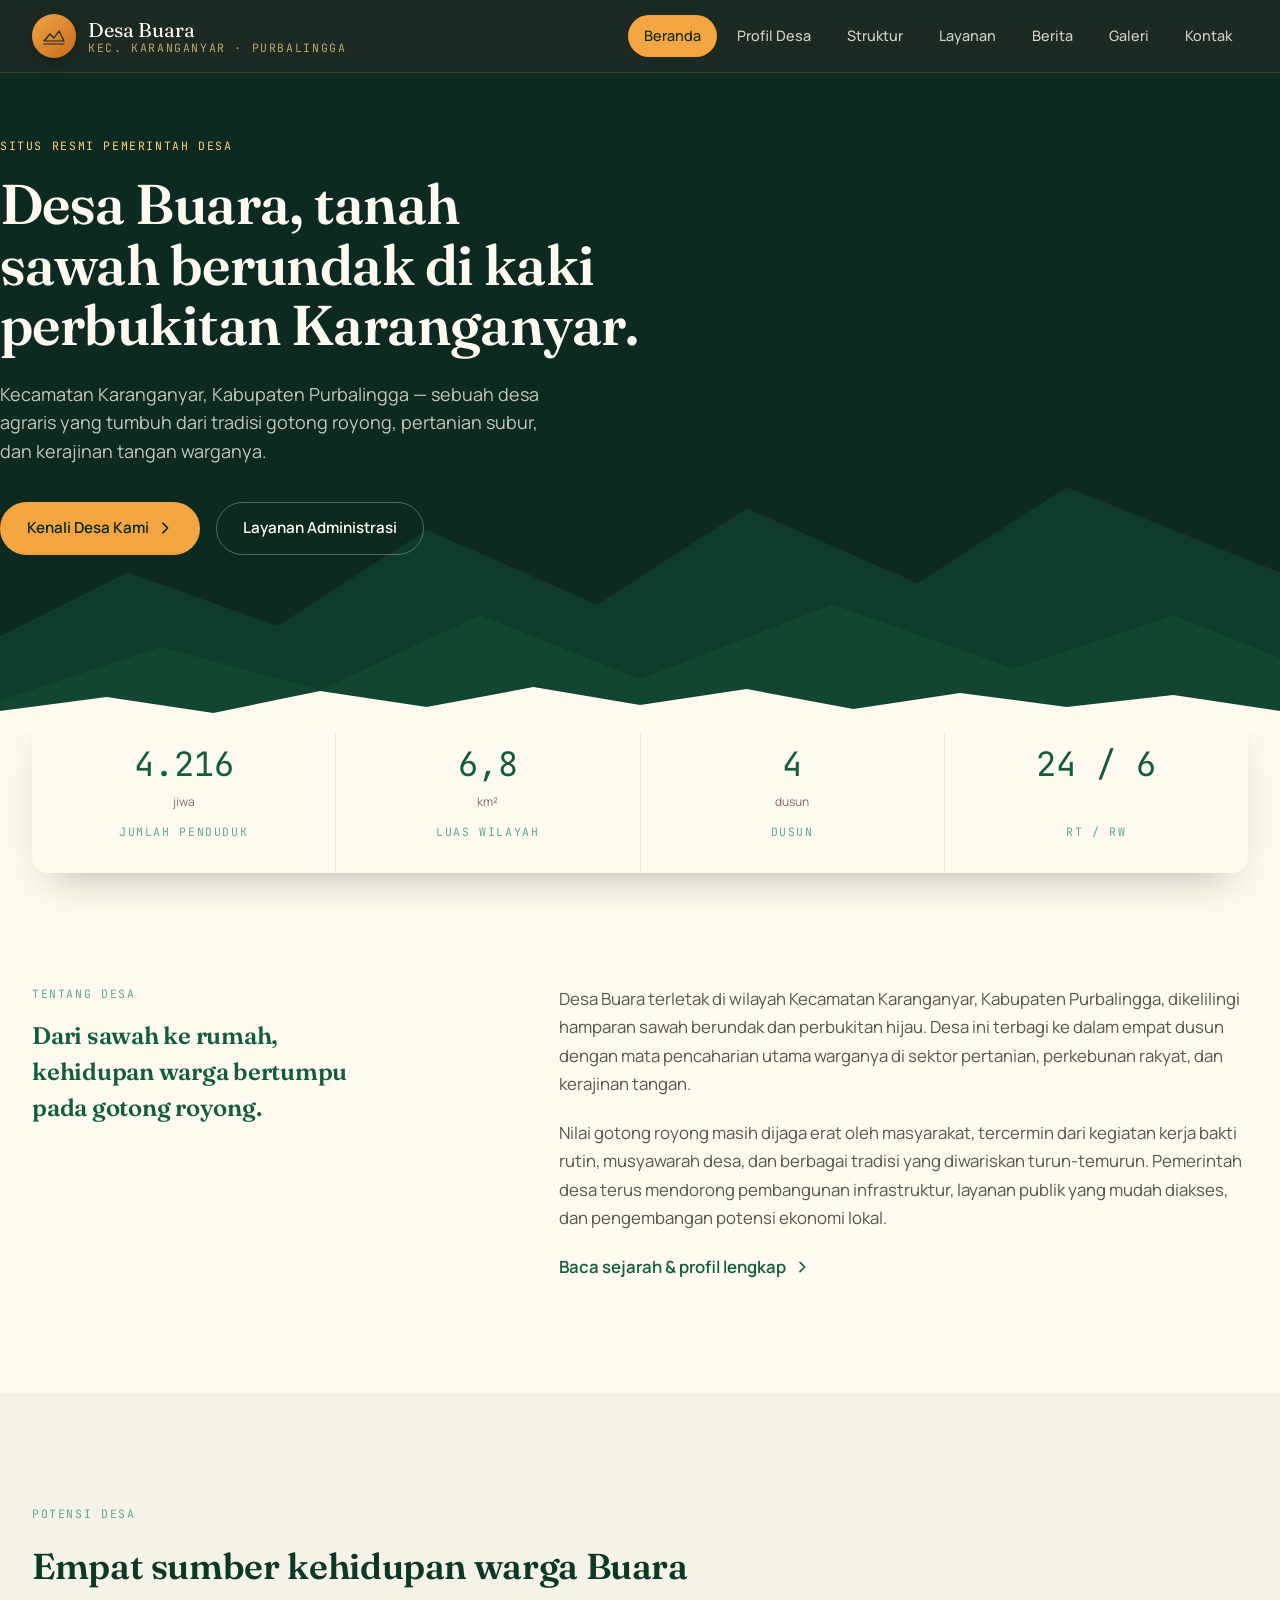
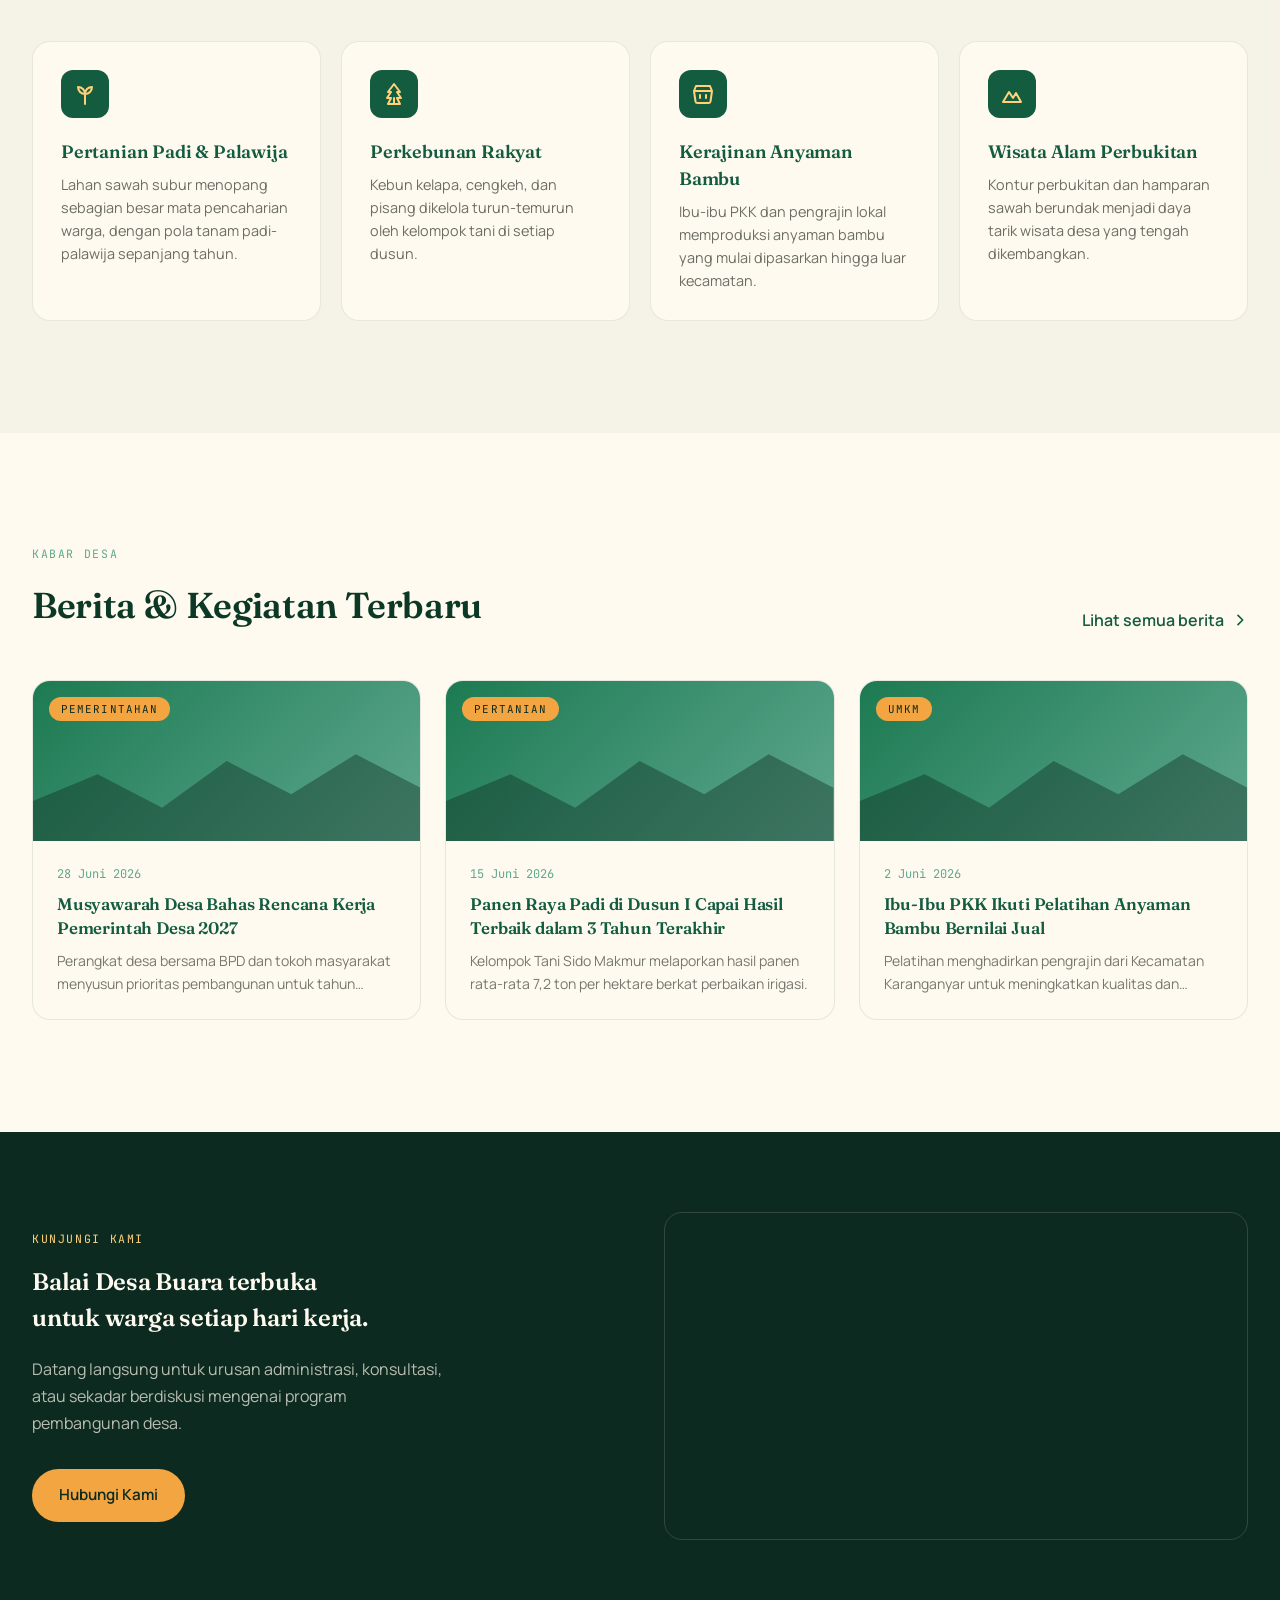
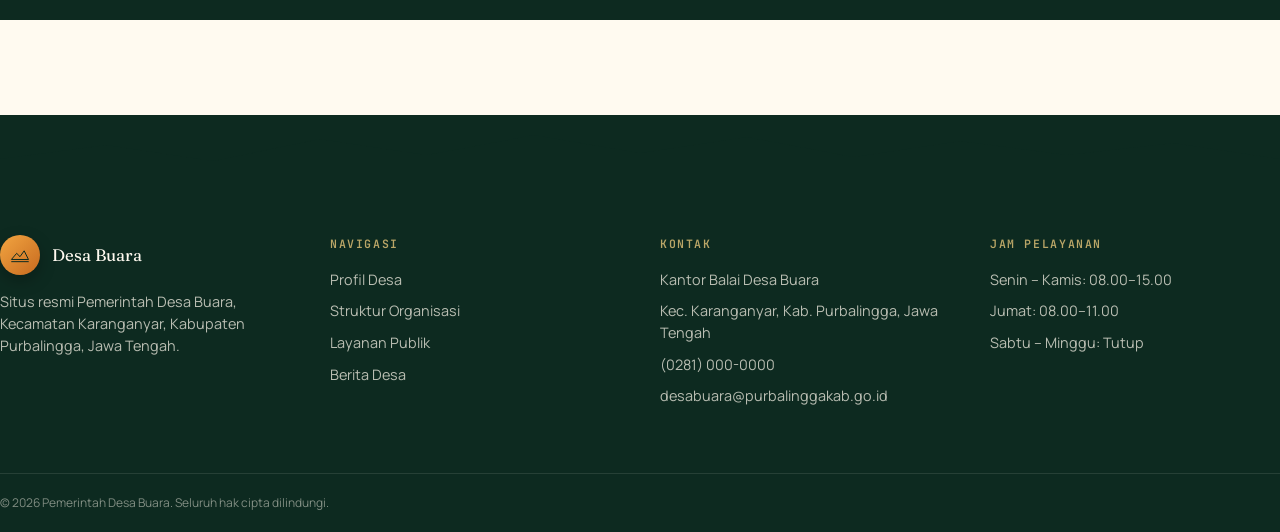
==== beranda/index.html @ 1273d696 "lagi" ====
<!DOCTYPE html>
<html lang="id">
<head>
<meta charset="UTF-8">
<meta name="viewport" content="width=device-width, initial-scale=1.0">
<title>Desa Buara — Kecamatan Karanganyar, Purbalingga</title>
<meta name="description" content="Situs resmi profil Desa Buara, Kecamatan Karanganyar, Kabupaten Purbalingga: profil, layanan publik, berita, dan potensi desa.">
<link rel="stylesheet" href="../assets/css/style.css">
</head>
<body data-page="home" class="is-entering">
<div class="page-loader" data-page-loader>
    <span class="page-loader-mark"><svg viewBox="0 0 48 48" fill="none" stroke="currentColor" stroke-width="2.6" stroke-linecap="round" stroke-linejoin="round"><path d="M4 34 L16 20 L24 28 L34 14 L44 34 Z"/><path d="M4 40 L44 40"/></svg></span>
    <span class="page-loader-bar"><span></span></span>
    <span class="page-loader-label">Memuat Desa Buara</span>
</div>
<a href="#konten" class="skip-link">Lompat ke konten</a>

<header class="navbar">
    <div class="wrap">
        <div class="nav-row">
            <a href="../beranda/index.html" class="brand">
                <span class="brand-badge">
                    <svg viewBox="0 0 48 48" fill="none" stroke="currentColor" stroke-width="2.4" stroke-linecap="round" stroke-linejoin="round"><path d="M4 34 L16 20 L24 28 L34 14 L44 34 Z"/><path d="M4 40 L44 40"/></svg>
                </span>
                <span class="brand-text">
                    <span class="name">Desa Buara</span>
                    <span class="eyebrow">Kec. Karanganyar · Purbalingga</span>
                </span>
            </a>
            <nav class="nav-links">
                <a href="../beranda/index.html" data-nav-link="home">Beranda</a>
                <a href="../profil/index.html" data-nav-link="profil">Profil Desa</a>
                <a href="../struktur/index.html" data-nav-link="struktur">Struktur</a>
                <a href="../layanan/index.html" data-nav-link="layanan">Layanan</a>
                <a href="../berita/index.html" data-nav-link="berita">Berita</a>
                <a href="../galeri/index.html" data-nav-link="galeri">Galeri</a>
                <a href="../kontak/index.html" data-nav-link="kontak">Kontak</a>
            </nav>
            <button class="nav-toggle" data-nav-toggle aria-label="Buka menu navigasi" aria-expanded="false">
                <svg class="icon-open" viewBox="0 0 24 24" fill="none" stroke="currentColor" stroke-width="2"><path stroke-linecap="round" stroke-linejoin="round" d="M4 6h16M4 12h16M4 18h16"/></svg>
                <svg class="icon-close" viewBox="0 0 24 24" fill="none" stroke="currentColor" stroke-width="2"><path stroke-linecap="round" stroke-linejoin="round" d="M6 18L18 6M6 6l12 12"/></svg>
            </button>
        </div>
        <nav class="nav-mobile" data-nav-mobile>
            <a href="../beranda/index.html" data-nav-link="home">Beranda</a>
            <a href="../profil/index.html" data-nav-link="profil">Profil Desa</a>
            <a href="../struktur/index.html" data-nav-link="struktur">Struktur</a>
            <a href="../layanan/index.html" data-nav-link="layanan">Layanan</a>
            <a href="../berita/index.html" data-nav-link="berita">Berita</a>
            <a href="../galeri/index.html" data-nav-link="galeri">Galeri</a>
            <a href="../kontak/index.html" data-nav-link="kontak">Kontak</a>
        </nav>
    </div>
</header>

<main id="konten">

    <section class="hero">
        <div class="hero-bg">
            <svg viewBox="0 0 1200 800" preserveAspectRatio="xMidYMid slice">
                <path class="layer-1" d="M0 620 L120 560 L260 610 L400 520 L560 590 L700 500 L860 570 L1000 480 L1200 560 L1200 800 L0 800 Z" fill="#145c40"/>
                <path class="layer-2" d="M0 680 L150 630 L300 670 L450 600 L600 660 L780 590 L950 650 L1100 600 L1200 640 L1200 800 L0 800 Z" fill="#1c7a52"/>
                <path class="layer-3" d="M0 740 L200 710 L380 745 L560 700 L740 740 L920 700 L1100 730 L1200 715 L1200 800 L0 800 Z" fill="#239463"/>
            </svg>
        </div>
        <div class="wrap hero-inner">
            <p class="eyebrow" data-intro="1" style="color: var(--gold-300)">Situs Resmi Pemerintah Desa</p>
            <h1 class="text-balance" data-intro="2">Desa Buara, tanah sawah berundak di kaki perbukitan Karanganyar.</h1>
            <p class="lead" data-intro="3">Kecamatan Karanganyar, Kabupaten Purbalingga — sebuah desa agraris yang tumbuh dari tradisi gotong royong, pertanian subur, dan kerajinan tangan warganya.</p>
            <div class="btn-row" data-intro="4">
                <a href="../profil/index.html" class="btn btn-gold">
                    Kenali Desa Kami
                    <svg viewBox="0 0 24 24" fill="none" stroke="currentColor" stroke-width="2.5"><path stroke-linecap="round" stroke-linejoin="round" d="M9 5l7 7-7 7"/></svg>
                </a>
                <a href="../layanan/index.html" class="btn btn-outline">Layanan Administrasi</a>
            </div>
        </div>
        <div class="terrace-divider">
            <svg viewBox="0 0 1200 64" preserveAspectRatio="none"><path d="M0 44 L100 30 L200 46 L300 24 L400 40 L500 20 L600 38 L700 22 L800 42 L900 26 L1000 40 L1100 28 L1200 44 L1200 64 L0 64 Z" fill="#fffaf0"/></svg>
        </div>
    </section>

    <section class="stats-band">
        <div class="wrap">
            <div class="stats-grid" data-stats-grid></div>
        </div>
    </section>

    <section class="section">
        <div class="wrap two-col">
            <div class="col-lead">
                <p class="eyebrow" style="color: var(--sage-500)">Tentang Desa</p>
                <h2 style="color: var(--forest-800); margin-top:16px;" class="text-balance">Dari sawah ke rumah, kehidupan warga bertumpu pada gotong royong.</h2>
            </div>
            <div class="col-body" style="display:flex; flex-direction:column; gap:20px; color: rgba(27,32,24,.75); line-height:1.7; font-size:1.05rem;">
                <p>Desa Buara terletak di wilayah Kecamatan Karanganyar, Kabupaten Purbalingga, dikelilingi hamparan sawah berundak dan perbukitan hijau. Desa ini terbagi ke dalam empat dusun dengan mata pencaharian utama warganya di sektor pertanian, perkebunan rakyat, dan kerajinan tangan.</p>
                <p>Nilai gotong royong masih dijaga erat oleh masyarakat, tercermin dari kegiatan kerja bakti rutin, musyawarah desa, dan berbagai tradisi yang diwariskan turun-temurun. Pemerintah desa terus mendorong pembangunan infrastruktur, layanan publik yang mudah diakses, dan pengembangan potensi ekonomi lokal.</p>
                <a href="../profil/index.html" class="link-more">
                    Baca sejarah &amp; profil lengkap
                    <svg viewBox="0 0 24 24" fill="none" stroke="currentColor" stroke-width="2.5"><path stroke-linecap="round" stroke-linejoin="round" d="M9 5l7 7-7 7"/></svg>
                </a>
            </div>
        </div>
    </section>

    <section class="section section-tint">
        <div class="wrap">
            <div class="section-head">
                <div><p class="eyebrow">Potensi Desa</p><h2>Empat sumber kehidupan warga Buara</h2></div>
            </div>
            <div class="grid-4">
                <div class="potensi-card">
                    <span class="potensi-icon"><svg viewBox="0 0 24 24" fill="none" stroke="currentColor" stroke-width="2"><path stroke-linecap="round" stroke-linejoin="round" d="M12 22V12M12 12C12 8 9 5 5 5c0 4 3 7 7 7Zm0 0c0-4 3-7 7-7 0 4-3 7-7 7Z"/></svg></span>
                    <h3>Pertanian Padi &amp; Palawija</h3>
                    <p>Lahan sawah subur menopang sebagian besar mata pencaharian warga, dengan pola tanam padi-palawija sepanjang tahun.</p>
                </div>
                <div class="potensi-card">
                    <span class="potensi-icon"><svg viewBox="0 0 24 24" fill="none" stroke="currentColor" stroke-width="2"><path stroke-linecap="round" stroke-linejoin="round" d="M12 2 6 10h3l-4 6h4l-3 6h12l-3-6h4l-4-6h3L12 2Zm0 20v-6"/></svg></span>
                    <h3>Perkebunan Rakyat</h3>
                    <p>Kebun kelapa, cengkeh, dan pisang dikelola turun-temurun oleh kelompok tani di setiap dusun.</p>
                </div>
                <div class="potensi-card">
                    <span class="potensi-icon"><svg viewBox="0 0 24 24" fill="none" stroke="currentColor" stroke-width="2"><path stroke-linecap="round" stroke-linejoin="round" d="m3 9 2-5h14l2 5M3 9h18M3 9l1.5 10.5A2 2 0 0 0 6.5 21h11a2 2 0 0 0 2-1.5L21 9M9 13v3m6-3v3"/></svg></span>
                    <h3>Kerajinan Anyaman Bambu</h3>
                    <p>Ibu-ibu PKK dan pengrajin lokal memproduksi anyaman bambu yang mulai dipasarkan hingga luar kecamatan.</p>
                </div>
                <div class="potensi-card">
                    <span class="potensi-icon"><svg viewBox="0 0 24 24" fill="none" stroke="currentColor" stroke-width="2"><path stroke-linecap="round" stroke-linejoin="round" d="m3 20 6-10 4 6 3-5 5 9H3Z"/></svg></span>
                    <h3>Wisata Alam Perbukitan</h3>
                    <p>Kontur perbukitan dan hamparan sawah berundak menjadi daya tarik wisata desa yang tengah dikembangkan.</p>
                </div>
            </div>
        </div>
    </section>

    <section class="section">
        <div class="wrap">
            <div class="section-head">
                <div><p class="eyebrow">Kabar Desa</p><h2>Berita &amp; Kegiatan Terbaru</h2></div>
                <a href="../berita/index.html" class="link-more">
                    Lihat semua berita
                    <svg viewBox="0 0 24 24" fill="none" stroke="currentColor" stroke-width="2.5"><path stroke-linecap="round" stroke-linejoin="round" d="M9 5l7 7-7 7"/></svg>
                </a>
            </div>
            <div class="grid-3" data-berita-home></div>
        </div>
    </section>

    <section class="section-dark">
        <div class="wrap cta-grid cta-pad">
            <div>
                <p class="eyebrow" style="color: var(--gold-300)">Kunjungi Kami</p>
                <h2 class="text-balance" style="margin-top:16px;">Balai Desa Buara terbuka untuk warga setiap hari kerja.</h2>
                <p style="margin-top:20px; max-width:420px; color: rgba(243,239,227,.75); line-height:1.7;">Datang langsung untuk urusan administrasi, konsultasi, atau sekadar berdiskusi mengenai program pembangunan desa.</p>
                <a href="../kontak/index.html" class="btn btn-gold" style="margin-top:32px;">Hubungi Kami</a>
            </div>
            <div class="map-frame">
                <iframe title="Peta Lokasi Desa Buara" src="https://www.google.com/maps?q=Buara,+Karanganyar,+Purbalingga&output=embed" loading="lazy" referrerpolicy="no-referrer-when-downgrade"></iframe>
            </div>
        </div>
    </section>

</main>

<footer class="footer">
    <div class="terrace-divider" style="margin-top:-1px;">
        <svg viewBox="0 0 1200 64" preserveAspectRatio="none"><path d="M0 44 L100 30 L200 46 L300 24 L400 40 L500 20 L600 38 L700 22 L800 42 L900 26 L1000 40 L1100 28 L1200 44 L1200 64 L0 64 Z" fill="#0d2a20"/></svg>
    </div>
    <div class="wrap footer-grid">
        <div>
            <div class="footer-brand">
                <span class="brand-badge"><svg viewBox="0 0 48 48" fill="none" stroke="currentColor" stroke-width="2.4" stroke-linecap="round" stroke-linejoin="round"><path d="M4 34 L16 20 L24 28 L34 14 L44 34 Z"/><path d="M4 40 L44 40"/></svg></span>
                <span class="name">Desa Buara</span>
            </div>
            <p>Situs resmi Pemerintah Desa Buara, Kecamatan Karanganyar, Kabupaten Purbalingga, Jawa Tengah.</p>
        </div>
        <div>
            <h4 class="eyebrow">Navigasi</h4>
            <ul>
                <li><a href="../profil/index.html">Profil Desa</a></li>
                <li><a href="../struktur/index.html">Struktur Organisasi</a></li>
                <li><a href="../layanan/index.html">Layanan Publik</a></li>
                <li><a href="../berita/index.html">Berita Desa</a></li>
            </ul>
        </div>
        <div>
            <h4 class="eyebrow">Kontak</h4>
            <ul>
                <li>Kantor Balai Desa Buara</li>
                <li>Kec. Karanganyar, Kab. Purbalingga, Jawa Tengah</li>
                <li>(0281) 000-0000</li>
                <li>desabuara@purbalinggakab.go.id</li>
            </ul>
        </div>
        <div>
            <h4 class="eyebrow">Jam Pelayanan</h4>
            <ul>
                <li>Senin – Kamis: 08.00–15.00</li>
                <li>Jumat: 08.00–11.00</li>
                <li>Sabtu – Minggu: Tutup</li>
            </ul>
        </div>
    </div>
    <div class="wrap footer-bottom">
        <p>&copy; 2026 Pemerintah Desa Buara. Seluruh hak cipta dilindungi.</p>
    </div>
</footer>

<script src="../assets/js/default-data.js"></script>
<script src="../assets/js/store.js"></script>
<script src="../assets/js/main.js"></script>
<script src="../assets/js/experience.js"></script>
</body>
</html>
---- assets/css/style.css ----
@import url('https://fonts.googleapis.com/css2?family=Fraunces:ital,opsz,wght@0,9..144,400;0,9..144,500;0,9..144,600;0,9..144,700;0,9..144,900;1,9..144,500;1,9..144,600&family=Manrope:wght@400;500;600;700;800&family=JetBrains+Mono:wght@400;500&display=swap');

/* ---------------------------------------------------------
   Desa Buara — palette terinspirasi sawah berundak & senja
   (versi lebih hidup: hijau zamrud pekat + jingga madu senja)
--------------------------------------------------------- */
:root {
    --forest-950: #0d2a20;
    --forest-900: #0c3826;
    --forest-800: #145c40;
    --forest-700: #1c7a52;
    --forest-600: #239463;
    --sage-500: #5fa88f;
    --sage-400: #8bc4ad;
    --gold-600: #c76a1f;
    --gold-500: #f2a541;
    --gold-300: #ffd27a;
    --soil-700: #5c3018;
    --soil-500: #8a4a24;
    --rice-100: #fbf3e4;
    --rice-50: #fffaf0;
    --ink-900: #1c2321;

    --font-display: "Fraunces", ui-serif, Georgia, serif;
    --font-body: "Manrope", ui-sans-serif, system-ui, sans-serif;
    --font-mono: "JetBrains Mono", ui-monospace, monospace;

    --max-w: 1280px;
}

* { box-sizing: border-box; }
html { scroll-behavior: smooth; }
body {
    margin: 0;
    font-family: var(--font-body);
    background: var(--rice-50);
    color: var(--ink-900);
    line-height: 1.5;
    -webkit-font-smoothing: antialiased;
    transition: opacity .45s cubic-bezier(.22,.61,.36,1), transform .5s cubic-bezier(.22,.61,.36,1);
}
body.is-entering { opacity: 0; transform: translateY(18px); }
body.is-leaving { opacity: 0; transform: translateY(-10px) scale(.99); }
@media (prefers-reduced-motion: reduce) {
    body, body.is-entering, body.is-leaving { transition: none !important; transform: none !important; opacity: 1 !important; }
}
img { max-width: 100%; display: block; }
a { color: inherit; text-decoration: none; }
ul { margin: 0; padding: 0; list-style: none; }
button { font: inherit; cursor: pointer; }
h1, h2, h3, h4 { font-family: var(--font-display); margin: 0; font-weight: 600; letter-spacing: -0.01em; }
p { margin: 0; }

:focus-visible { outline: 2px solid var(--gold-500); outline-offset: 3px; }

.sr-only {
    position: absolute; width: 1px; height: 1px; padding: 0; margin: -1px;
    overflow: hidden; clip: rect(0,0,0,0); white-space: nowrap; border: 0;
}
.skip-link {
    position: fixed; top: -60px; left: 8px; z-index: 200;
    background: var(--gold-500); color: var(--forest-950);
    padding: 10px 16px; border-radius: 6px; font-weight: 600; transition: top .2s;
}
.skip-link:focus { top: 8px; }

.wrap { max-width: var(--max-w); margin-inline: auto; padding-inline: 20px; }
@media (min-width: 640px) { .wrap { padding-inline: 32px; } }

.eyebrow {
    font-family: var(--font-mono);
    letter-spacing: .14em;
    text-transform: uppercase;
    font-size: .72rem;
}

.text-balance { text-wrap: balance; }

/* ---------------- Buttons ---------------- */
.btn {
    display: inline-flex; align-items: center; gap: 8px;
    border-radius: 999px; padding: 14px 26px; font-weight: 600;
    font-size: .95rem; border: 1px solid transparent;
    transition: transform .25s cubic-bezier(.22,.61,.36,1), box-shadow .25s ease, background-color .2s ease;
    position: relative; overflow: hidden;
}
.btn-gold { background: var(--gold-500); color: var(--forest-950); }
.btn-gold:hover { background: var(--gold-300); transform: translateY(-3px); box-shadow: 0 14px 28px -12px rgba(201,154,61,.55); }
.btn-gold:active { transform: translateY(-1px); }
.btn-outline { border-color: rgba(250,248,242,.3); color: var(--rice-50); }
.btn-outline:hover { background: rgba(250,248,242,.12); transform: translateY(-3px); border-color: rgba(250,248,242,.5); }
.btn:hover svg { transform: translateX(3px); }
.btn svg { width: 16px; height: 16px; transition: transform .2s ease; }

/* ---------------- Navbar ---------------- */
.navbar {
    position: sticky; top: 0; z-index: 50;
    background: rgba(16,31,24,.95);
    backdrop-filter: blur(8px);
    border-bottom: 1px solid rgba(201,154,61,.2);
}
.nav-row {
    display: flex; align-items: center; justify-content: space-between;
    height: 72px;
}
.brand { display: flex; align-items: center; gap: 12px; }
.brand-badge {
    display: inline-flex; align-items: center; justify-content: center;
    height: 44px; width: 44px; border-radius: 999px; flex-shrink: 0;
    background: linear-gradient(135deg, var(--gold-500), var(--gold-600));
    color: var(--forest-950); box-shadow: 0 6px 16px rgba(0,0,0,.25);
    transition: transform .35s cubic-bezier(.22,.61,.36,1);
}
.brand:hover .brand-badge { transform: rotate(-8deg) scale(1.06); }
.brand-badge svg { width: 24px; height: 24px; }
.brand-text { display: flex; flex-direction: column; line-height: 1.15; }
.brand-text .name { font-family: var(--font-display); font-size: 1.25rem; color: var(--rice-50); }
.brand-text .eyebrow { color: rgba(230,197,121,.8); }
@media (max-width: 400px) {
    .brand-text .eyebrow { display: none; }
    .nav-row { height: 64px; }
}

.nav-links { display: none; align-items: center; gap: 4px; }
.nav-links a {
    padding: 10px 16px; font-size: .9rem; font-weight: 500; border-radius: 999px;
    color: rgba(243,239,227,.85); transition: .15s; position: relative;
}
.nav-links a:hover { background: rgba(250,248,242,.1); color: var(--rice-50); }
.nav-links a.active { background: var(--gold-500); color: var(--forest-950); }

.nav-toggle {
    display: inline-flex; background: none; border: 0; color: var(--rice-50); padding: 8px;
}
.nav-toggle svg { width: 28px; height: 28px; }
.nav-toggle .icon-close { display: none; }
.nav-toggle.is-open .icon-open { display: none; }
.nav-toggle.is-open .icon-close { display: block; }

.nav-mobile {
    display: none; flex-direction: column; gap: 4px; padding-bottom: 20px;
}
.nav-mobile.is-open { display: flex; }
.nav-mobile a {
    padding: 12px 16px; border-radius: 8px; font-size: .9rem; font-weight: 500;
    color: rgba(243,239,227,.85);
}
.nav-mobile a.active { background: var(--gold-500); color: var(--forest-950); }

@media (min-width: 1024px) {
    .nav-links { display: flex; }
    .nav-toggle { display: none; }
    .nav-mobile { display: none !important; }
}

/* ---------------- Terrace divider (signature motif) ---------------- */
.terrace-divider { position: relative; height: 64px; overflow: hidden; line-height: 0; }
.terrace-divider svg { width: 100%; height: 100%; display: block; }

/* ---------------- Hero ---------------- */
.hero {
    position: relative; overflow: hidden;
    background: var(--forest-950); color: var(--rice-50);
}
.hero-bg { position: absolute; inset: 0; opacity: .35; }
.hero-bg svg { width: 100%; height: 100%; }
.hero-inner { position: relative; padding: 64px 0 112px; }
.hero-inner.is-page { padding: 64px 0 80px; }
@media (max-width: 640px) {
    .hero-inner { padding: 40px 0 60px; padding-inline: 28px; }
    .hero-inner.is-page { padding: 36px 0 48px; padding-inline: 28px; }
}
@media (max-width: 380px) {
    .hero-inner { padding-inline: 24px; }
    .hero-inner.is-page { padding-inline: 24px; }
}
.hero h1 { font-size: clamp(2.2rem, 5vw, 3.5rem); line-height: 1.08; max-width: 720px; margin-top: 20px; }
.hero p.lead { margin-top: 24px; max-width: 560px; color: rgba(243,239,227,.8); font-size: 1.125rem; line-height: 1.6; }
.hero .btn-row { display: flex; flex-wrap: wrap; gap: 16px; margin-top: 36px; }
@media (max-width: 480px) {
    .hero .btn-row { flex-direction: column; align-items: stretch; }
    .hero .btn-row .btn { justify-content: center; }
}

/* ---------------- Stats ---------------- */
.stats-band { background: var(--rice-50); }
.stats-grid {
    display: grid; grid-template-columns: repeat(2, 1fr); gap: 1px;
    border-radius: 16px; overflow: hidden; background: rgba(27,67,50,.1);
    box-shadow: 0 20px 40px -20px rgba(16,31,24,.35);
    margin-top: -24px;
}
@media (min-width: 1024px) { .stats-grid { grid-template-columns: repeat(4, 1fr); } }
.stat-cell { background: var(--rice-50); padding: 32px 24px; text-align: center; transition: transform .3s cubic-bezier(.22,.61,.36,1), background-color .3s ease; }
.stat-cell:hover { background: var(--rice-100); transform: translateY(-4px); }
.stat-cell .val { font-family: var(--font-mono); font-size: clamp(1.6rem, 3vw, 2.1rem); color: var(--forest-800); }
.stat-cell .unit { margin-top: 4px; font-size: .75rem; color: rgba(74,45,25,.7); }
.stat-cell .label { margin-top: 12px; color: var(--sage-500); }

/* ---------------- Sections ---------------- */
section.section { padding: 80px 0; }
@media (min-width: 1024px) { section.section { padding: 112px 0; } }
@media (max-width: 640px) { section.section { padding: 48px 0; } }
.section-tint { background: rgba(22,48,35,.04); }
.section-dark { background: var(--forest-950); color: var(--rice-50); }

.section-head { display: flex; flex-wrap: wrap; align-items: flex-end; justify-content: space-between; gap: 24px; margin-bottom: 48px; }
.section-head h2 { font-size: clamp(1.75rem, 3vw, 2.25rem); color: var(--forest-900, var(--forest-800)); margin-top: 16px; }
.section-head .eyebrow { color: var(--sage-500); }
.link-more { display: inline-flex; align-items: center; gap: 8px; font-weight: 600; color: var(--forest-800); transition: color .15s; }
.link-more:hover { color: var(--sage-500); }
.link-more svg { width: 16px; height: 16px; transition: transform .25s cubic-bezier(.22,.61,.36,1); }
.link-more:hover svg { transform: translateX(4px); }

.two-col { display: grid; gap: 48px; }
@media (min-width: 1024px) {
    .two-col { grid-template-columns: repeat(12, 1fr); align-items: start; }
    .two-col .col-lead { grid-column: span 4; }
    .two-col .col-body { grid-column: 6 / span 7; }
    .two-col.cols-5-6 .col-lead { grid-column: span 5; }
    .two-col.cols-5-6 .col-body { grid-column: 7 / span 6; }
}

/* ---------------- Cards: potensi / berita ---------------- */
.grid-4 { display: grid; gap: 20px; grid-template-columns: 1fr; }
@media (min-width: 640px) { .grid-4 { grid-template-columns: repeat(2, 1fr); } }
@media (min-width: 1024px) { .grid-4 { grid-template-columns: repeat(4, 1fr); } }
.grid-3 { display: grid; gap: 24px; grid-template-columns: 1fr; }
@media (min-width: 768px) { .grid-3 { grid-template-columns: repeat(3, 1fr); } }

.potensi-card {
    background: var(--rice-50); border: 1px solid rgba(27,67,50,.1); border-radius: 18px;
    padding: 28px; transition: transform .3s cubic-bezier(.22,.61,.36,1), border-color .2s ease, box-shadow .3s ease;
}
.potensi-card:hover { border-color: rgba(201,154,61,.5); box-shadow: 0 20px 40px -18px rgba(16,31,24,.28); transform: translateY(-6px); }
.potensi-card:hover .potensi-icon { transform: scale(1.1) rotate(-4deg); }
.potensi-icon {
    display: inline-flex; align-items: center; justify-content: center;
    height: 48px; width: 48px; border-radius: 12px; background: var(--forest-800);
    color: var(--gold-300); margin-bottom: 20px; transition: transform .3s cubic-bezier(.22,.61,.36,1);
}
.potensi-icon svg { width: 24px; height: 24px; }
.potensi-card h3 { font-size: 1.125rem; color: var(--forest-800); margin-bottom: 8px; }
.potensi-card p { font-size: .9rem; color: rgba(27,32,24,.65); line-height: 1.6; }

.news-card {
    display: flex; flex-direction: column; border-radius: 18px; overflow: hidden;
    border: 1px solid rgba(27,67,50,.1); background: var(--rice-50);
    transition: transform .3s cubic-bezier(.22,.61,.36,1), box-shadow .3s ease;
}
.news-card:hover { box-shadow: 0 22px 44px -20px rgba(16,31,24,.32); transform: translateY(-6px); }
.news-thumb {
    height: 160px; position: relative; overflow: hidden;
    background: linear-gradient(135deg, var(--forest-700), var(--sage-500));
}
.news-thumb svg { transition: transform .4s cubic-bezier(.22,.61,.36,1); }
.news-card:hover .news-thumb svg { transform: scale(1.08); }
.news-thumb svg { position: absolute; inset: 0; width: 100%; height: 100%; opacity: .4; }
.news-tag {
    position: absolute; top: 16px; left: 16px;
    background: var(--gold-500); color: var(--forest-950);
    padding: 4px 12px; border-radius: 999px; font-family: var(--font-mono);
    text-transform: uppercase; letter-spacing: .1em; font-size: .68rem;
}
.news-body { padding: 24px; display: flex; flex-direction: column; gap: 10px; }
.news-date { font-family: var(--font-mono); font-size: .75rem; color: var(--sage-500); }
.news-body h3 { font-size: 1.05rem; color: var(--forest-800); line-height: 1.4; transition: .15s; }
.news-card:hover .news-body h3 { color: var(--sage-500); }
.news-excerpt { font-size: .875rem; color: rgba(27,32,24,.6); line-height: 1.6; display: -webkit-box; -webkit-line-clamp: 2; -webkit-box-orient: vertical; overflow: hidden; }

/* ---------------- CTA / map ---------------- */
.cta-grid { display: grid; gap: 48px; }
@media (min-width: 1024px) { .cta-grid { grid-template-columns: 1fr 1fr; align-items: center; } }
.cta-pad { padding-block: 80px; }
@media (max-width: 640px) { .cta-pad { padding-block: 48px; } }
.map-frame { border-radius: 18px; overflow: hidden; border: 1px solid rgba(250,248,242,.15); aspect-ratio: 16/9; }
.map-frame.light { border-color: rgba(27,67,50,.1); }
.map-frame iframe { width: 100%; height: 100%; border: 0; }

/* ---------------- Footer ---------------- */
.footer { background: var(--forest-950); color: var(--rice-100); margin-top: 96px; }
.footer-grid { display: grid; gap: 40px; padding: 56px 0; grid-template-columns: 1fr; }
@media (min-width: 640px) { .footer-grid { grid-template-columns: repeat(2, 1fr); } }
@media (min-width: 1024px) { .footer-grid { grid-template-columns: repeat(4, 1fr); } }
.footer-grid h4 { color: rgba(230,197,121,.8); margin-bottom: 16px; }
.footer-grid p, .footer-grid li { font-size: .9rem; color: rgba(243,239,227,.75); }
.footer-grid li { margin-bottom: 10px; }
.footer-grid li a:hover { color: var(--gold-300); }
.footer-bottom {
    border-top: 1px solid rgba(250,248,242,.1); padding: 20px 0;
    display: flex; flex-wrap: wrap; align-items: center; justify-content: space-between; gap: 8px;
    font-size: .75rem; color: rgba(243,239,227,.5);
}
.footer-bottom .mono { font-family: var(--font-mono); }
@media (max-width: 640px) {
    .footer-grid, .footer-bottom { padding-inline: 28px; }
}
@media (max-width: 380px) {
    .footer-grid, .footer-bottom { padding-inline: 24px; }
}
.footer-brand { display: flex; align-items: center; gap: 12px; margin-bottom: 16px; }
.footer-brand .brand-badge { height: 40px; width: 40px; }
.footer-brand .brand-badge svg { width: 20px; height: 20px; }
.footer-brand .name { font-family: var(--font-display); color: var(--rice-50); font-size: 1.05rem; }

/* ---------------- Timeline (profil) ---------------- */
.timeline { position: relative; border-left: 2px solid rgba(27,67,50,.15); padding-left: 32px; display: flex; flex-direction: column; gap: 40px; }
.timeline li { position: relative; }
.timeline li::before {
    content: ""; position: absolute; left: -39px; top: 4px; height: 16px; width: 16px;
    border-radius: 999px; background: var(--gold-500); box-shadow: 0 0 0 4px var(--rice-50);
}
.timeline .year { font-family: var(--font-mono); font-size: .875rem; color: var(--sage-500); }
.timeline .event { margin-top: 6px; color: rgba(27,32,24,.75); line-height: 1.6; }

/* ---------------- Visi Misi ---------------- */
.vm-card { background: var(--rice-50); border-radius: 18px; padding: 36px; border: 1px solid rgba(27,67,50,.1); }
.vm-card .quote { font-family: var(--font-display); font-style: italic; font-weight: 500; font-size: 1.5rem; color: var(--forest-800); margin-top: 16px; line-height: 1.45; }
@media (min-width: 768px) { .vm-grid { grid-template-columns: repeat(2, 1fr) !important; } }
.vm-list { margin-top: 16px; display: flex; flex-direction: column; gap: 12px; color: rgba(27,32,24,.75); line-height: 1.6; }
.vm-list li { display: flex; gap: 12px; }
.vm-list .num { font-family: var(--font-mono); color: var(--gold-600); }

/* ---------------- Geografis ---------------- */
.batas-grid { display: grid; grid-template-columns: repeat(2, 1fr); gap: 16px; }
.batas-cell { background: var(--forest-800); color: var(--rice-50); border-radius: 16px; padding: 24px; }
.batas-cell .eyebrow { color: var(--gold-300); }
.batas-cell .place { font-family: var(--font-display); font-size: 1.1rem; margin-top: 8px; }
.mini-stats { display: grid; grid-template-columns: repeat(2, 1fr); gap: 1px; border-radius: 16px; overflow: hidden; border: 1px solid rgba(27,67,50,.1); }
.mini-stats .cell { background: var(--rice-50); padding: 24px; }
.mini-stats .val { font-family: var(--font-mono); font-size: 1.4rem; color: var(--forest-800); }
.mini-stats .val .unit { font-size: .8rem; color: rgba(74,45,25,.6); }
.mini-stats .label { margin-top: 8px; color: var(--sage-500); }
@media (max-width: 520px) {
    .batas-grid, .mini-stats { grid-template-columns: 1fr; }
}

/* ---------------- Struktur organisasi ---------------- */
.org-card {
    background: var(--rice-50); border-radius: 18px; padding: 28px; border: 1px solid rgba(27,67,50,.1);
    display: flex; align-items: center; gap: 20px;
    transition: transform .3s cubic-bezier(.22,.61,.36,1), box-shadow .3s ease, border-color .2s ease;
}
.org-card:hover { transform: translateY(-5px); box-shadow: 0 18px 36px -20px rgba(16,31,24,.3); border-color: rgba(201,154,61,.4); }
.org-card:hover .org-avatar { transform: scale(1.08); }
.org-card.lead { background: var(--forest-800); border-color: transparent; grid-column: 1 / -1; }
.org-avatar {
    height: 56px; width: 56px; flex-shrink: 0; border-radius: 999px; display: flex; align-items: center; justify-content: center;
    font-family: var(--font-display); font-size: 1.2rem; background: var(--forest-800); color: var(--gold-300);
    transition: transform .3s cubic-bezier(.22,.61,.36,1);
}
.org-card.lead .org-avatar { background: var(--gold-500); color: var(--forest-950); }
.org-name { font-family: var(--font-display); font-size: 1.1rem; color: var(--forest-800); }
.org-card.lead .org-name { color: var(--rice-50); }
.org-role { margin-top: 4px; color: var(--sage-500); }
.org-card.lead .org-role { color: var(--gold-300); }
.note-box { margin-top: 56px; background: rgba(22,48,35,.04); border-radius: 16px; padding: 32px 36px; font-size: .9rem; color: rgba(27,32,24,.7); line-height: 1.6; }

/* ---------------- Layanan (accordion) ---------------- */
.layanan-grid { display: grid; gap: 48px; }
@media (min-width: 1024px) { .layanan-grid { grid-template-columns: 2fr 1fr; } }
.acc-item { background: var(--rice-50); border-radius: 18px; border: 1px solid rgba(27,67,50,.1); margin-bottom: 16px; overflow: hidden; transition: border-color .2s ease, box-shadow .3s ease; }
.acc-item:hover { box-shadow: 0 12px 28px -20px rgba(16,31,24,.3); }
.acc-item.is-open { border-color: rgba(201,154,61,.5); }
.acc-trigger {
    width: 100%; display: flex; align-items: center; justify-content: space-between; gap: 16px;
    background: none; border: 0; padding: 24px 28px; text-align: left;
}
.acc-trigger .num { font-family: var(--font-mono); color: var(--gold-600); margin-right: 16px; }
.acc-trigger .title { font-family: var(--font-display); font-size: 1.1rem; color: var(--forest-800); }
.acc-trigger .chev { width: 20px; height: 20px; color: var(--sage-500); transition: transform .2s; flex-shrink: 0; }
.acc-item.is-open .acc-trigger .chev { transform: rotate(45deg); }
.acc-panel { max-height: 0; overflow: hidden; transition: max-height .25s ease; }
.acc-item.is-open .acc-panel { max-height: 400px; }
.acc-panel-inner { padding: 0 28px 28px; }
.acc-panel .eyebrow { color: var(--sage-500); margin-bottom: 12px; display: block; }
.acc-panel ul { display: flex; flex-direction: column; gap: 8px; font-size: .9rem; color: rgba(27,32,24,.7); margin-bottom: 20px; }
.acc-panel li { display: flex; gap: 10px; }
.acc-panel .check { color: var(--gold-500); }
.acc-panel .time { font-size: .75rem; color: rgba(74,45,25,.7); }
.time .mono { font-family: var(--font-mono); }

.side-card { background: var(--forest-800); color: var(--rice-50); border-radius: 18px; padding: 28px; margin-bottom: 20px; }
.side-card .eyebrow { color: var(--gold-300); margin-bottom: 16px; display: block; }
.jam-row { display: flex; justify-content: space-between; padding-bottom: 12px; margin-bottom: 12px; border-bottom: 1px solid rgba(250,248,242,.1); font-size: .9rem; }
.jam-row:last-child { border: 0; margin: 0; padding: 0; }
.jam-row .day { color: rgba(243,239,227,.8); }
.jam-row .time { font-family: var(--font-mono); }
.side-card.light { background: var(--rice-50); border: 1px solid rgba(27,67,50,.1); color: var(--ink-900); }
.side-card.light .eyebrow { color: var(--sage-500); }

/* ---------------- Galeri ---------------- */
.gal-grid { display: grid; gap: 20px; grid-template-columns: 1fr; }
@media (min-width: 640px) { .gal-grid { grid-template-columns: repeat(2, 1fr); } }
@media (min-width: 1024px) { .gal-grid { grid-template-columns: repeat(4, 1fr); } }
.gal-item {
    position: relative; aspect-ratio: 4/5; border-radius: 18px; overflow: hidden; border: 0;
    background: linear-gradient(135deg, var(--forest-700), var(--sage-500), var(--forest-800));
    text-align: left; padding: 0; transition: transform .35s cubic-bezier(.22,.61,.36,1), box-shadow .35s ease;
}
.gal-item:hover { transform: translateY(-6px) scale(1.015); box-shadow: 0 24px 44px -18px rgba(16,31,24,.4); }
.gal-item::after { content: ""; position: absolute; inset: 0; background: rgba(16,31,24,0); transition: .2s; }
.gal-item:hover::after { background: rgba(16,31,24,.2); }
.gal-item svg { position: absolute; inset: 0; width: 100%; height: 100%; opacity: .4; transition: transform .4s cubic-bezier(.22,.61,.36,1); }
.gal-item:hover svg { transform: scale(1.08); }
.gal-caption { position: absolute; bottom: 0; left: 0; right: 0; padding: 20px; }
.gal-caption .eyebrow { color: var(--gold-300); }
.gal-caption .title { font-family: var(--font-display); color: var(--rice-50); margin-top: 4px; line-height: 1.35; }

.lightbox {
    position: fixed; inset: 0; z-index: 90; display: none; align-items: center; justify-content: center;
    background: rgba(16,31,24,.9); backdrop-filter: blur(3px); padding: 24px;
}
.lightbox.is-open { display: flex; }
.lightbox-card { max-width: 640px; width: 100%; background: var(--rice-50); border-radius: 18px; overflow: hidden; }
.lightbox-media { aspect-ratio: 16/9; background: linear-gradient(135deg, var(--forest-700), var(--sage-500)); }
.lightbox-info { padding: 24px; display: flex; align-items: center; justify-content: space-between; gap: 16px; }
.lightbox-info .eyebrow { color: var(--sage-500); }
.lightbox-info .title { font-family: var(--font-display); font-size: 1.05rem; color: var(--forest-800); margin-top: 4px; }
.lightbox-close { background: none; border: 0; padding: 8px; color: rgba(27,32,24,.6); }
.lightbox-close svg { width: 24px; height: 24px; }

/* ---------------- Kontak ---------------- */
.contact-info-card {
    background: var(--rice-50); border: 1px solid rgba(27,67,50,.1); border-radius: 18px;
    padding: 28px; display: flex; gap: 16px; margin-bottom: 20px;
    transition: transform .3s cubic-bezier(.22,.61,.36,1), box-shadow .3s ease;
}
.contact-info-card:hover { transform: translateX(4px); box-shadow: 0 16px 32px -20px rgba(16,31,24,.25); }
.contact-info-card:hover .contact-icon { transform: scale(1.1) rotate(-6deg); }
.contact-icon {
    height: 44px; width: 44px; flex-shrink: 0; border-radius: 999px; background: var(--forest-800);
    color: var(--gold-300); display: flex; align-items: center; justify-content: center;
    transition: transform .3s cubic-bezier(.22,.61,.36,1);
}
.contact-icon svg { width: 20px; height: 20px; }
.contact-info-card .eyebrow { color: var(--sage-500); }
.contact-info-card p.value { margin-top: 4px; color: rgba(27,32,24,.75); line-height: 1.6; }

.form-card { background: var(--rice-50); border: 1px solid rgba(27,67,50,.1); border-radius: 18px; padding: 36px; }
@media (max-width: 480px) { .form-card { padding: 24px 20px; } }
.form-card h2 { font-size: 1.5rem; color: var(--forest-800); margin-bottom: 24px; }
.form-status {
    margin-bottom: 20px; border-radius: 12px; padding: 16px 20px; font-size: .9rem; font-weight: 600;
    background: rgba(82,121,111,.12); color: var(--sage-500); display: none;
}
.form-status.is-visible { display: block; }
.field { margin-bottom: 20px; }
.field label { display: block; font-size: .875rem; font-weight: 600; color: rgba(27,32,24,.8); margin-bottom: 8px; }
.field input, .field textarea {
    width: 100%; border-radius: 12px; border: 1px solid rgba(27,67,50,.15); padding: 12px 16px;
    font: inherit; color: var(--ink-900); background: #fff; outline: none; transition: .15s;
}
.field input:focus, .field textarea:focus { border-color: var(--gold-500); }
.field textarea { resize: vertical; min-height: 120px; }
.field-error { margin-top: 6px; font-size: .75rem; color: var(--soil-700); display: none; }

/* ---------------- Berita detail ---------------- */
.article-hero { max-width: 760px; }
.back-link { display: inline-flex; align-items: center; gap: 8px; font-size: .9rem; color: rgba(243,239,227,.7); margin-bottom: 24px; }
.back-link:hover { color: var(--gold-300); }
.back-link svg { width: 16px; height: 16px; }
.article-body { max-width: 760px; margin: 0 auto; padding: 64px 20px; }
.article-thumb { aspect-ratio: 16/9; border-radius: 18px; background: linear-gradient(135deg, var(--forest-700), var(--sage-500)); margin-bottom: 48px; }
.article-content p { color: rgba(27,32,24,.8); line-height: 1.8; font-size: 1.05rem; margin-bottom: 20px; }
.related-card { display: flex; flex-direction: column; border-radius: 18px; overflow: hidden; border: 1px solid rgba(27,67,50,.1); background: var(--rice-50); }
.related-thumb { height: 128px; background: linear-gradient(135deg, var(--forest-700), var(--sage-500)); }
.related-card .body { padding: 20px; }
.related-card .news-date { margin-bottom: 8px; }
.related-card h3 { font-size: .95rem; color: var(--forest-800); line-height: 1.4; }

/* =========================================================
   ADMIN — halaman login & dashboard
   ========================================================= */

.admin-body { min-height: 100vh; background: var(--forest-950); }

/* ---- Login ---- */
.login-shell {
    min-height: 100vh; display: flex; flex-direction: column; align-items: center; justify-content: center; padding: 24px;
    background: var(--forest-950);
    background-image: radial-gradient(circle at 20% 20%, rgba(201,154,61,.08), transparent 40%);
}
.login-card { width: 100%; max-width: 400px; background: var(--rice-50); border-radius: 20px; padding: 40px 36px; box-shadow: 0 30px 60px -20px rgba(0,0,0,.4); }
@media (max-width: 380px) { .login-card { padding: 28px 22px; } }
.login-card .brand { justify-content: center; margin-bottom: 24px; }
.login-card .brand .name { color: var(--forest-800); }
.login-card .brand .eyebrow { color: var(--sage-500); }
.login-card h1 { font-size: 1.4rem; color: var(--forest-800); text-align: center; margin-bottom: 6px; }
.login-card .sub { text-align: center; font-size: .85rem; color: rgba(27,32,24,.6); margin-bottom: 28px; }
.login-error {
    display: none; background: rgba(107,66,38,.1); color: var(--soil-700); font-size: .85rem; font-weight: 600;
    padding: 12px 16px; border-radius: 10px; margin-bottom: 18px;
}
.login-error.is-visible { display: block; }
.login-hint {
    margin-top: 24px; font-size: .78rem; color: rgba(27,32,24,.5); text-align: center; line-height: 1.6;
    border-top: 1px solid rgba(27,67,50,.1); padding-top: 18px;
}
.back-to-site { display: block; text-align: center; margin-top: 20px; font-size: .85rem; color: rgba(243,239,227,.6); }
.back-to-site:hover { color: var(--gold-300); }

/* ---- Dashboard shell ---- */
.admin-shell { display: flex; min-height: 100vh; }
.admin-sidebar {
    width: 240px; flex-shrink: 0; background: var(--forest-950); color: var(--rice-100);
    padding: 28px 18px; display: flex; flex-direction: column; gap: 4px;
}
.admin-sidebar .brand { padding: 0 8px 24px; }
.admin-sidebar .brand .name { color: var(--rice-50); font-size: 1.05rem; }
.admin-nav-btn {
    display: flex; align-items: center; gap: 10px; width: 100%; text-align: left;
    background: none; border: 0; color: rgba(243,239,227,.75); padding: 12px 14px; border-radius: 10px; font-size: .9rem; font-weight: 500;
}
.admin-nav-btn:hover { background: rgba(250,248,242,.08); color: var(--rice-50); }
.admin-nav-btn.is-active { background: var(--gold-500); color: var(--forest-950); }
.admin-sidebar-foot { margin-top: auto; padding-top: 16px; border-top: 1px solid rgba(250,248,242,.1); display: flex; flex-direction: column; gap: 4px; }

.admin-main { flex: 1; background: var(--rice-50); min-width: 0; }
.admin-topbar {
    display: flex; align-items: center; justify-content: space-between; gap: 16px;
    padding: 20px 32px; border-bottom: 1px solid rgba(27,67,50,.1); background: #fff;
}
.admin-topbar h1 { font-size: 1.3rem; color: var(--forest-800); }
.admin-content { padding: 32px; max-width: 920px; }
.admin-panel { display: none; }
.admin-panel.is-active { display: block; }
.admin-panel-head { display: flex; flex-wrap: wrap; align-items: center; justify-content: space-between; gap: 12px; margin-bottom: 24px; }
.admin-panel-head p { font-size: .875rem; color: rgba(27,32,24,.6); margin-top: 4px; }

.admin-block { background: #fff; border: 1px solid rgba(27,67,50,.1); border-radius: 16px; padding: 24px; margin-bottom: 24px; }
.admin-block > h3 { font-size: 1rem; color: var(--forest-800); margin-bottom: 4px; }
.admin-block > p.hint { font-size: .8rem; color: rgba(27,32,24,.55); margin-bottom: 18px; }

.row-editor-item { border: 1px solid rgba(27,67,50,.1); border-radius: 12px; padding: 16px; margin-bottom: 12px; position: relative; background: var(--rice-50); }
.row-editor-item .row-fields { display: grid; gap: 10px; }
.row-editor-item .row-remove {
    position: absolute; top: 10px; right: 10px; background: none; border: 0; color: var(--soil-700);
    font-size: .75rem; font-weight: 700; padding: 4px 8px; border-radius: 6px;
}
.row-editor-item .row-remove:hover { background: rgba(107,66,38,.08); }
.row-editor-item label { display: block; font-size: .78rem; font-weight: 600; color: rgba(27,32,24,.6); margin-bottom: 4px; }
.row-editor-item input, .row-editor-item textarea {
    width: 100%; border-radius: 8px; border: 1px solid rgba(27,67,50,.15); padding: 8px 12px; font: inherit; font-size: .9rem;
}
.row-editor-item textarea { resize: vertical; min-height: 70px; }

.btn-small { display: inline-flex; align-items: center; gap: 6px; border-radius: 8px; padding: 8px 14px; font-size: .82rem; font-weight: 600; border: 1px solid transparent; cursor: pointer; }
.btn-small.add { background: rgba(82,121,111,.1); color: var(--sage-500); }
.btn-small.add:hover { background: rgba(82,121,111,.18); }
.btn-small.save { background: var(--gold-500); color: var(--forest-950); }
.btn-small.save:hover { background: var(--gold-300); }
.btn-small.reset { background: none; border-color: rgba(27,67,50,.2); color: rgba(27,32,24,.65); }
.btn-small.reset:hover { background: rgba(27,67,50,.05); }
.admin-block-actions { display: flex; flex-wrap: wrap; gap: 10px; margin-top: 4px; }

.admin-toast {
    position: fixed; bottom: 24px; right: 24px; z-index: 100; background: var(--forest-800); color: var(--rice-50);
    padding: 14px 20px; border-radius: 10px; font-size: .875rem; font-weight: 600; box-shadow: 0 20px 40px -15px rgba(0,0,0,.4);
    opacity: 0; transform: translateY(12px); pointer-events: none; transition: .2s;
}
.admin-toast.is-visible { opacity: 1; transform: translateY(0); }

.export-box { background: var(--ink-900); color: #d7f5d0; font-family: var(--font-mono); font-size: .78rem; padding: 18px; border-radius: 12px; max-height: 320px; overflow: auto; white-space: pre-wrap; word-break: break-word; }

@media (max-width: 860px) {
    .admin-shell { flex-direction: column; }
    .admin-sidebar { width: 100%; flex-direction: row; overflow-x: auto; align-items: center; }
    .admin-sidebar .brand, .admin-sidebar-foot { display: none; }
    .admin-content { padding: 20px; }
}

/* =========================================================
   PAGE LOADER — tampil sekilas setiap kali situs berpindah halaman
   ========================================================= */
.page-loader {
    position: fixed; inset: 0; z-index: 999;
    background: var(--forest-950);
    background-image: radial-gradient(circle at 50% 35%, rgba(242,165,65,.10), transparent 55%);
    display: flex; flex-direction: column; align-items: center; justify-content: center; gap: 20px;
    opacity: 1; visibility: visible; transform: translateY(0);
    transition: transform .65s cubic-bezier(.65,0,.35,1), opacity .5s ease, visibility 0s linear 0s;
}
.page-loader.is-hidden {
    transform: translateY(-100%);
    opacity: 1; visibility: hidden;
    transition: transform .65s cubic-bezier(.65,0,.35,1), opacity .5s ease .35s, visibility 0s linear .65s;
}
.page-loader-mark {
    height: 56px; width: 56px; border-radius: 999px; display: flex; align-items: center; justify-content: center;
    background: linear-gradient(135deg, var(--gold-500), var(--gold-600)); color: var(--forest-950);
    animation: loaderPulse 1.1s ease-in-out infinite;
}
.page-loader-mark svg { width: 28px; height: 28px; }
.page-loader-bar { width: 140px; height: 3px; border-radius: 999px; background: rgba(250,248,242,.15); overflow: hidden; }
.page-loader-bar span { display: block; height: 100%; width: 40%; background: var(--gold-500); border-radius: 999px; animation: loaderSlide 1s ease-in-out infinite; }
.page-loader-label { font-family: var(--font-mono); font-size: .72rem; letter-spacing: .14em; text-transform: uppercase; color: rgba(230,197,121,.7); }

@keyframes loaderPulse {
    0%, 100% { transform: scale(1); }
    50% { transform: scale(1.12); }
}
@keyframes loaderSlide {
    0% { transform: translateX(-100%); }
    100% { transform: translateX(350%); }
}
@media (prefers-reduced-motion: reduce) {
    .page-loader-mark, .page-loader-bar span { animation: none; }
}

/* =========================================================
   HERO — lapisan sawah berundak melayang pelan (parallax ringan)
   ========================================================= */
.hero-bg .layer-1 { animation: floatLayer 7s ease-in-out infinite; }
.hero-bg .layer-2 { animation: floatLayer 9s ease-in-out infinite .4s; }
.hero-bg .layer-3 { animation: floatLayer 11s ease-in-out infinite .8s; }
@keyframes floatLayer {
    0%, 100% { transform: translateY(0); }
    50% { transform: translateY(-8px); }
}
@media (prefers-reduced-motion: reduce) {
    .hero-bg .layer-1, .hero-bg .layer-2, .hero-bg .layer-3 { animation: none; }
}

/* =========================================================
   SCROLL REVEAL — elemen muncul halus saat masuk viewport
   ========================================================= */
[data-reveal] {
    opacity: 0; transform: translateY(28px);
    transition: opacity .7s cubic-bezier(.22,.61,.36,1), transform .7s cubic-bezier(.22,.61,.36,1);
}
[data-reveal].is-visible { opacity: 1; transform: translateY(0); }
@media (prefers-reduced-motion: reduce) {
    [data-reveal] { opacity: 1; transform: none; transition: none; }
}

/* =========================================================
   INTRO HERO — teks hero muncul bertahap begitu curtain loader terbuka
   ========================================================= */
[data-intro] {
    opacity: 0; transform: translateY(24px);
    transition: opacity .7s cubic-bezier(.22,.61,.36,1), transform .7s cubic-bezier(.22,.61,.36,1);
}
[data-intro].in { opacity: 1; transform: translateY(0); }
[data-intro="1"].in { transition-delay: .05s; }
[data-intro="2"].in { transition-delay: .16s; }
[data-intro="3"].in { transition-delay: .27s; }
[data-intro="4"].in { transition-delay: .38s; }
@media (prefers-reduced-motion: reduce) {
    [data-intro] { opacity: 1; transform: none; transition: none; }
}
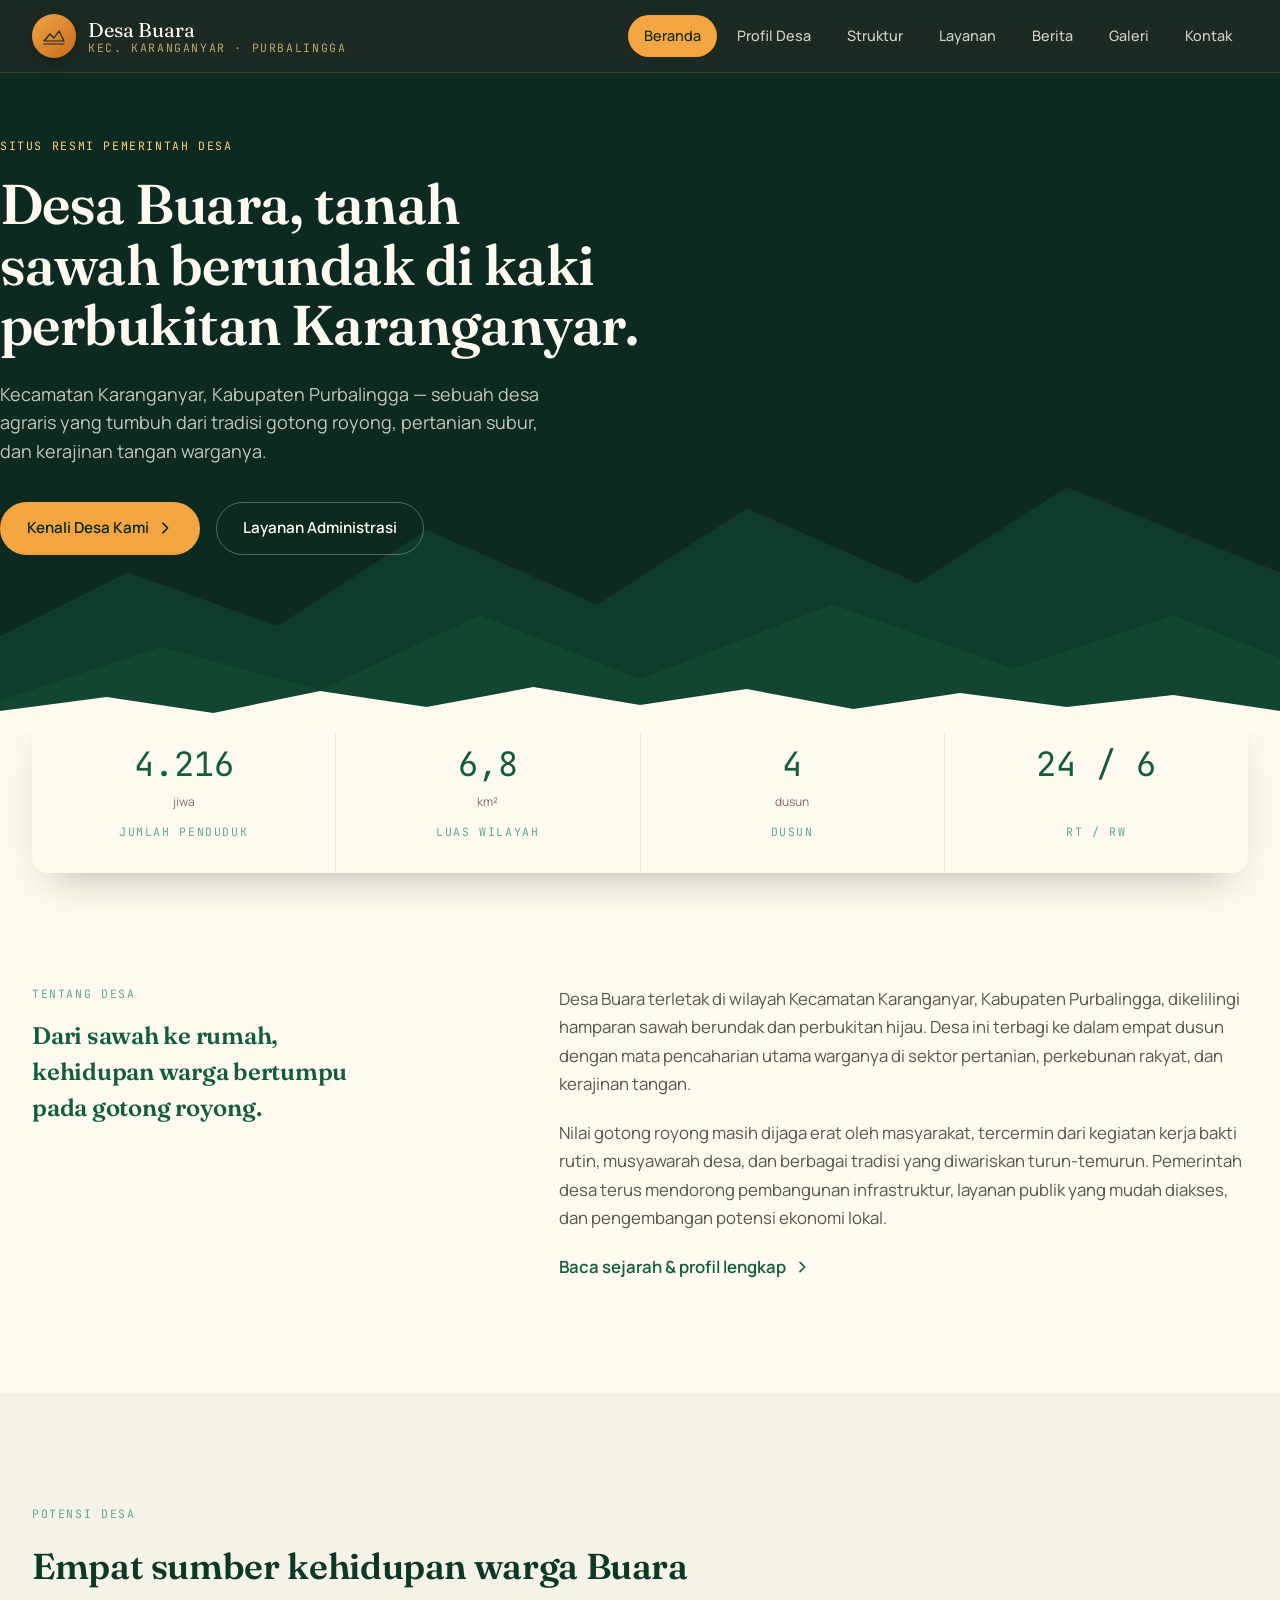
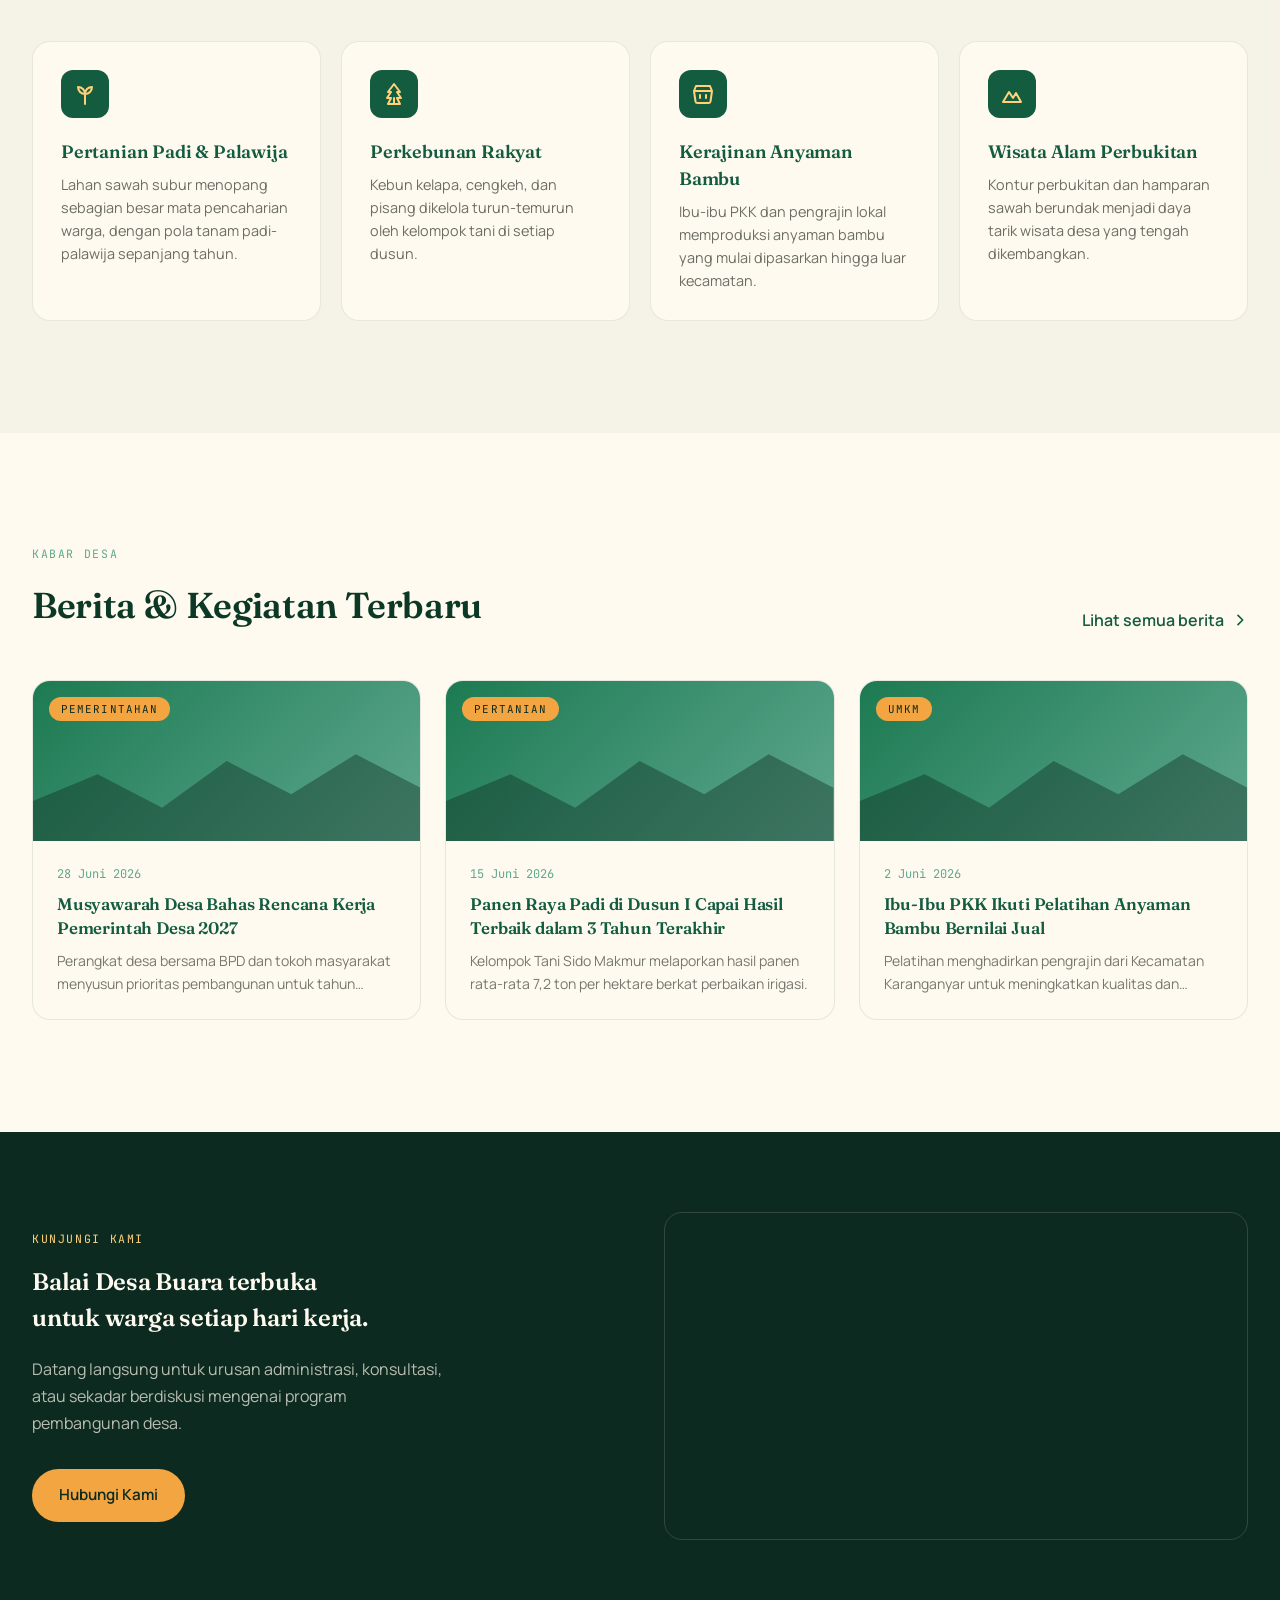
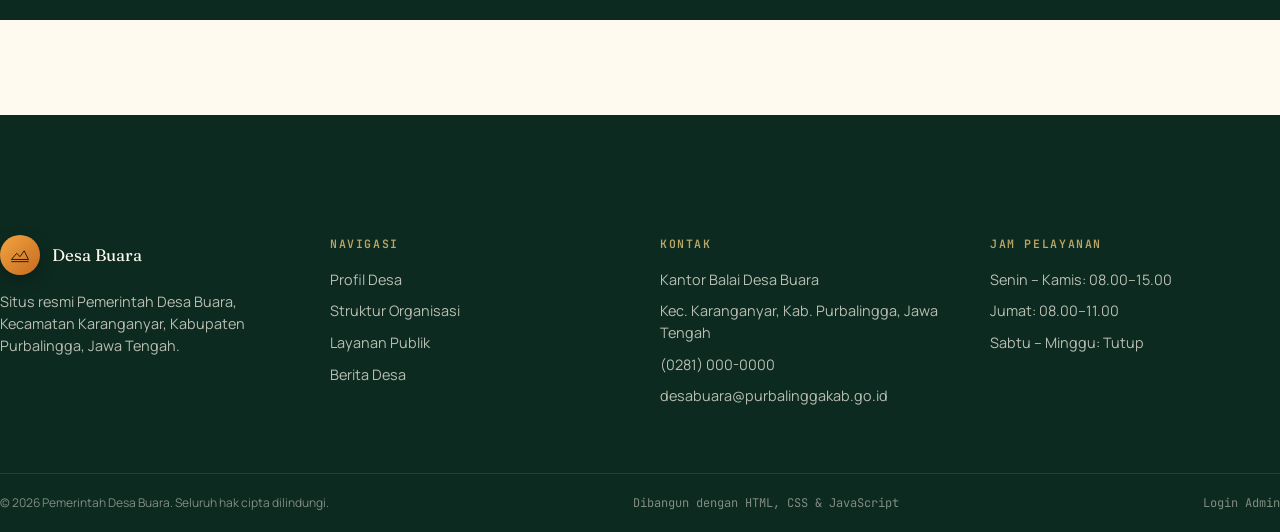
==== commit f8e2a1b1: "lagi" ====
--- a/beranda/index.html
+++ b/beranda/index.html
@@ -203,6 +203,8 @@
     </div>
     <div class="wrap footer-bottom">
         <p>&copy; 2026 Pemerintah Desa Buara. Seluruh hak cipta dilindungi.</p>
+        <p class="mono">Dibangun dengan HTML, CSS &amp; JavaScript</p>
+        <a href="../admin/login.html" class="mono" style="color: rgba(243,239,227,.5);">Login Admin</a>
     </div>
 </footer>
 
--- a/assets/css/style.css
+++ b/assets/css/style.css
@@ -256,6 +256,11 @@
 .news-thumb svg { transition: transform .4s cubic-bezier(.22,.61,.36,1); }
 .news-card:hover .news-thumb svg { transform: scale(1.08); }
 .news-thumb svg { position: absolute; inset: 0; width: 100%; height: 100%; opacity: .4; }
+.news-thumb img {
+    position: absolute; inset: 0; width: 100%; height: 100%; object-fit: cover;
+    transition: transform .4s cubic-bezier(.22,.61,.36,1);
+}
+.news-card:hover .news-thumb img { transform: scale(1.06); }
 .news-tag {
     position: absolute; top: 16px; left: 16px;
     background: var(--gold-500); color: var(--forest-950);
@@ -403,6 +408,11 @@
 .gal-item:hover::after { background: rgba(16,31,24,.2); }
 .gal-item svg { position: absolute; inset: 0; width: 100%; height: 100%; opacity: .4; transition: transform .4s cubic-bezier(.22,.61,.36,1); }
 .gal-item:hover svg { transform: scale(1.08); }
+.gal-item img {
+    position: absolute; inset: 0; width: 100%; height: 100%; object-fit: cover;
+    transition: transform .4s cubic-bezier(.22,.61,.36,1);
+}
+.gal-item:hover img { transform: scale(1.08); }
 .gal-caption { position: absolute; bottom: 0; left: 0; right: 0; padding: 20px; }
 .gal-caption .eyebrow { color: var(--gold-300); }
 .gal-caption .title { font-family: var(--font-display); color: var(--rice-50); margin-top: 4px; line-height: 1.35; }
@@ -413,7 +423,8 @@
 }
 .lightbox.is-open { display: flex; }
 .lightbox-card { max-width: 640px; width: 100%; background: var(--rice-50); border-radius: 18px; overflow: hidden; }
-.lightbox-media { aspect-ratio: 16/9; background: linear-gradient(135deg, var(--forest-700), var(--sage-500)); }
+.lightbox-media { aspect-ratio: 16/9; background: linear-gradient(135deg, var(--forest-700), var(--sage-500)); overflow: hidden; }
+.lightbox-media img { width: 100%; height: 100%; object-fit: cover; display: block; }
 .lightbox-info { padding: 24px; display: flex; align-items: center; justify-content: space-between; gap: 16px; }
 .lightbox-info .eyebrow { color: var(--sage-500); }
 .lightbox-info .title { font-family: var(--font-display); font-size: 1.05rem; color: var(--forest-800); margin-top: 4px; }
@@ -461,10 +472,12 @@
 .back-link:hover { color: var(--gold-300); }
 .back-link svg { width: 16px; height: 16px; }
 .article-body { max-width: 760px; margin: 0 auto; padding: 64px 20px; }
-.article-thumb { aspect-ratio: 16/9; border-radius: 18px; background: linear-gradient(135deg, var(--forest-700), var(--sage-500)); margin-bottom: 48px; }
+.article-thumb { aspect-ratio: 16/9; border-radius: 18px; background: linear-gradient(135deg, var(--forest-700), var(--sage-500)); margin-bottom: 48px; overflow: hidden; }
+.article-thumb img { width: 100%; height: 100%; object-fit: cover; display: block; }
 .article-content p { color: rgba(27,32,24,.8); line-height: 1.8; font-size: 1.05rem; margin-bottom: 20px; }
 .related-card { display: flex; flex-direction: column; border-radius: 18px; overflow: hidden; border: 1px solid rgba(27,67,50,.1); background: var(--rice-50); }
-.related-thumb { height: 128px; background: linear-gradient(135deg, var(--forest-700), var(--sage-500)); }
+.related-thumb { height: 128px; background: linear-gradient(135deg, var(--forest-700), var(--sage-500)); overflow: hidden; }
+.related-thumb img { width: 100%; height: 100%; object-fit: cover; display: block; }
 .related-card .body { padding: 20px; }
 .related-card .news-date { margin-bottom: 8px; }
 .related-card h3 { font-size: .95rem; color: var(--forest-800); line-height: 1.4; }
@@ -517,6 +530,7 @@
 .admin-sidebar-foot { margin-top: auto; padding-top: 16px; border-top: 1px solid rgba(250,248,242,.1); display: flex; flex-direction: column; gap: 4px; }
 
 .admin-main { flex: 1; background: var(--rice-50); min-width: 0; }
+.admin-mobile-header { display: none; }
 .admin-topbar {
     display: flex; align-items: center; justify-content: space-between; gap: 16px;
     padding: 20px 32px; border-bottom: 1px solid rgba(27,67,50,.1); background: #fff;
@@ -544,6 +558,22 @@
     width: 100%; border-radius: 8px; border: 1px solid rgba(27,67,50,.15); padding: 8px 12px; font: inherit; font-size: .9rem;
 }
 .row-editor-item textarea { resize: vertical; min-height: 70px; }
+
+.image-field { display: flex; flex-wrap: wrap; align-items: center; gap: 12px; }
+.image-preview {
+    width: 88px; height: 88px; border-radius: 10px; overflow: hidden; flex-shrink: 0;
+    background: var(--rice-100); border: 1px solid rgba(27,67,50,.15);
+    display: flex; align-items: center; justify-content: center;
+}
+.image-preview img { width: 100%; height: 100%; object-fit: cover; }
+.image-empty { font-size: .65rem; color: rgba(27,32,24,.4); text-align: center; padding: 4px; }
+.image-field-actions { display: flex; flex-direction: column; gap: 8px; }
+.image-field input[type="file"] { font-size: .78rem; max-width: 220px; }
+.image-clear-btn {
+    align-self: flex-start; background: none; border: 1px solid rgba(107,66,38,.3); color: var(--soil-700);
+    font-size: .75rem; font-weight: 600; padding: 5px 10px; border-radius: 8px;
+}
+.image-clear-btn:hover { background: rgba(107,66,38,.08); }
 
 .btn-small { display: inline-flex; align-items: center; gap: 6px; border-radius: 8px; padding: 8px 14px; font-size: .82rem; font-weight: 600; border: 1px solid transparent; cursor: pointer; }
 .btn-small.add { background: rgba(82,121,111,.1); color: var(--sage-500); }
@@ -565,9 +595,43 @@
 
 @media (max-width: 860px) {
     .admin-shell { flex-direction: column; }
-    .admin-sidebar { width: 100%; flex-direction: row; overflow-x: auto; align-items: center; }
-    .admin-sidebar .brand, .admin-sidebar-foot { display: none; }
+
+    .admin-mobile-header {
+        display: flex; align-items: center; justify-content: space-between;
+        position: sticky; top: 0; z-index: 60;
+        background: var(--forest-950); padding: 14px 18px;
+        border-bottom: 1px solid rgba(201,154,61,.2);
+    }
+    .admin-mobile-header .brand { padding: 0; }
+    .admin-mobile-toggle {
+        display: inline-flex; background: none; border: 0; color: var(--rice-50); padding: 8px;
+    }
+    .admin-mobile-toggle svg { width: 26px; height: 26px; }
+    .admin-mobile-toggle .icon-close { display: none; }
+    .admin-mobile-toggle.is-open .icon-open { display: none; }
+    .admin-mobile-toggle.is-open .icon-close { display: block; }
+
+    .admin-sidebar {
+        width: 100%; flex-direction: column; align-items: stretch; gap: 4px;
+        overflow-x: visible; padding: 14px;
+        display: none;
+    }
+    .admin-sidebar.is-open { display: flex; }
+    .admin-sidebar .brand { display: none; }
+    .admin-nav-btn { white-space: normal; flex-shrink: 0; }
+    .admin-sidebar-foot {
+        margin-top: 12px; margin-left: 0; padding-top: 12px;
+        border-top: 1px solid rgba(250,248,242,.1);
+        flex-direction: column; gap: 4px;
+    }
+
+    .admin-topbar { padding: 16px 20px; }
+    .admin-topbar h1 { font-size: 1.1rem; }
     .admin-content { padding: 20px; }
+    .admin-block { padding: 18px; }
+}
+@media (max-width: 480px) {
+    .admin-topbar .link-more span { display: none; }
 }
 
 /* =========================================================
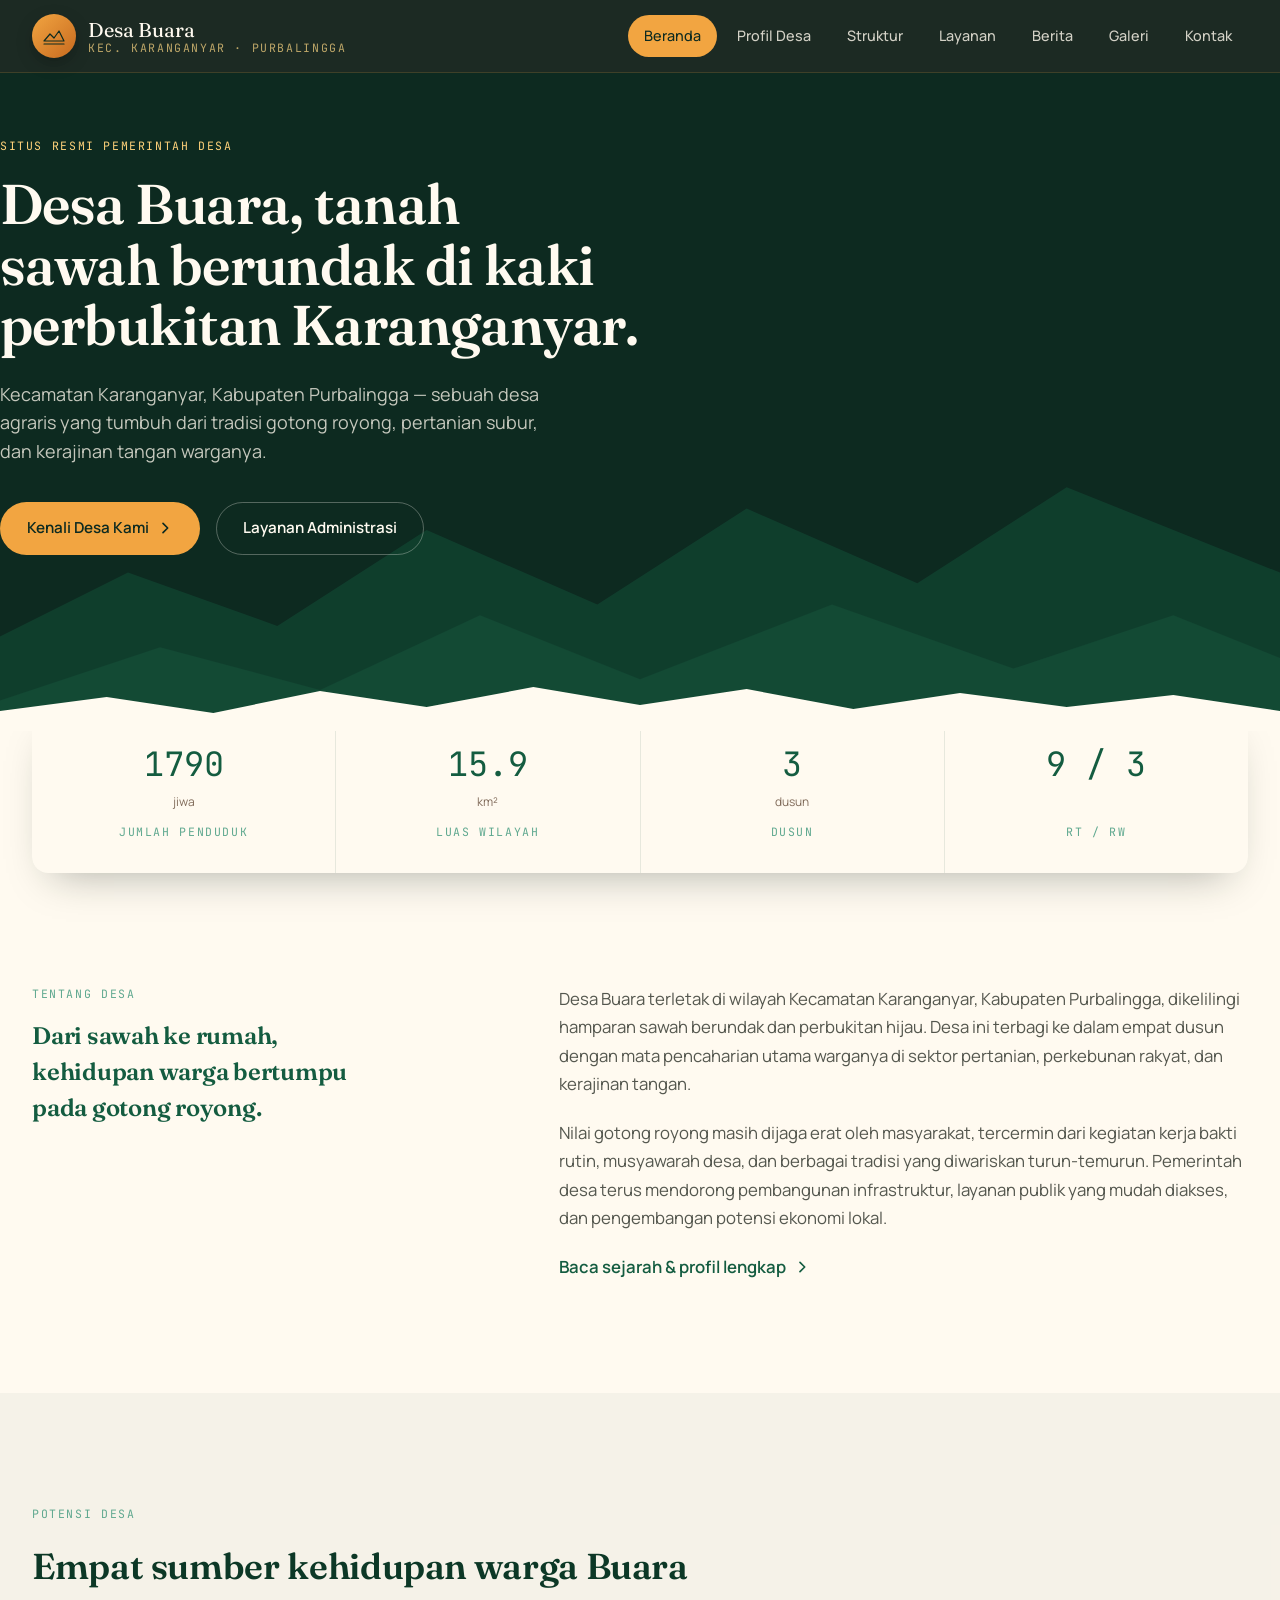
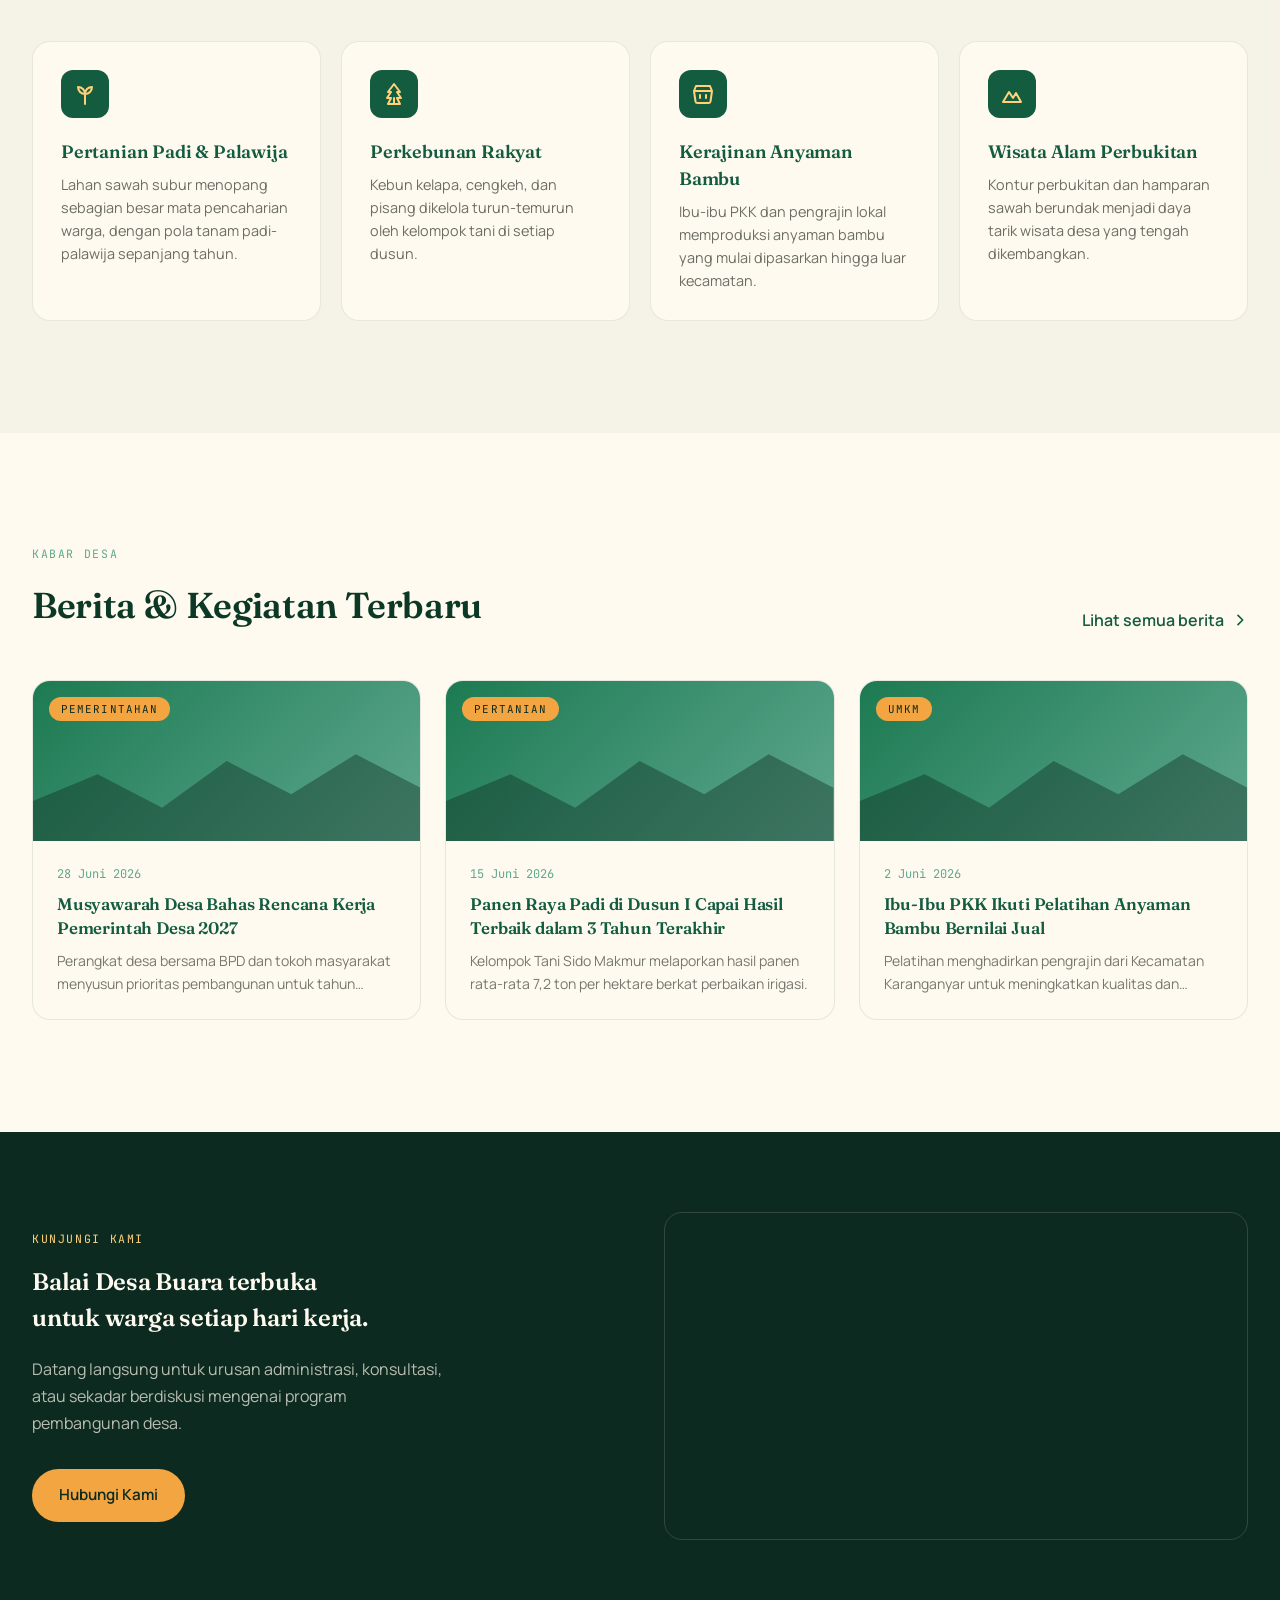
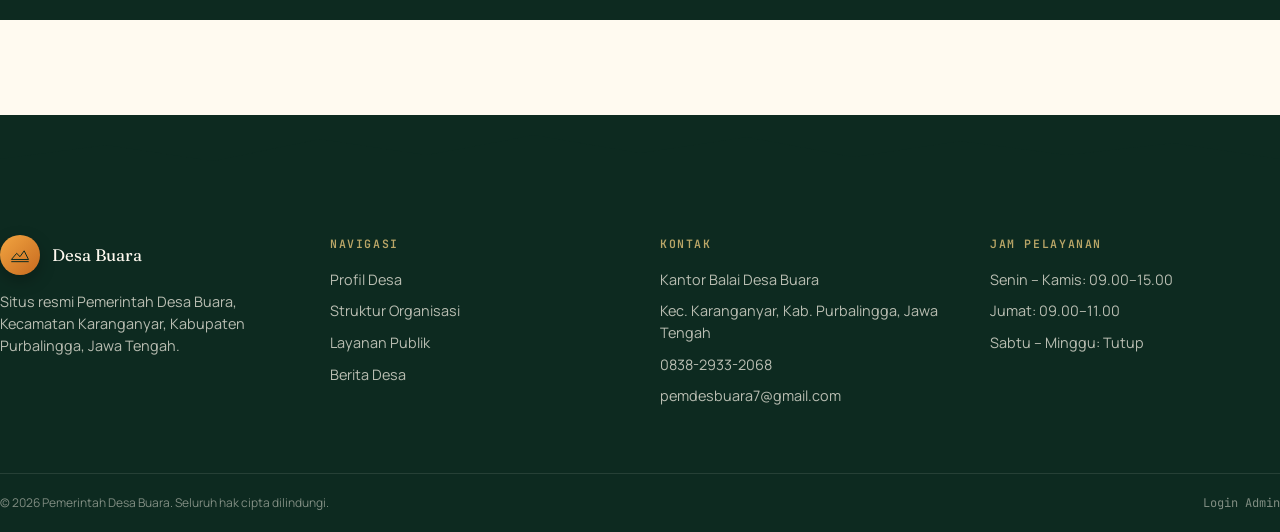
==== commit 9b670baf: "URA" ====
--- a/beranda/index.html
+++ b/beranda/index.html
@@ -188,22 +188,21 @@
             <ul>
                 <li>Kantor Balai Desa Buara</li>
                 <li>Kec. Karanganyar, Kab. Purbalingga, Jawa Tengah</li>
-                <li>(0281) 000-0000</li>
-                <li>desabuara@purbalinggakab.go.id</li>
+                <li>0838-2933-2068</li>
+                <li>pemdesbuara7@gmail.com</li>
             </ul>
         </div>
         <div>
             <h4 class="eyebrow">Jam Pelayanan</h4>
             <ul>
-                <li>Senin – Kamis: 08.00–15.00</li>
-                <li>Jumat: 08.00–11.00</li>
+                <li>Senin – Kamis: 09.00–15.00</li>
+                <li>Jumat: 09.00–11.00</li>
                 <li>Sabtu – Minggu: Tutup</li>
             </ul>
         </div>
     </div>
     <div class="wrap footer-bottom">
         <p>&copy; 2026 Pemerintah Desa Buara. Seluruh hak cipta dilindungi.</p>
-        <p class="mono">Dibangun dengan HTML, CSS &amp; JavaScript</p>
         <a href="../admin/login.html" class="mono" style="color: rgba(243,239,227,.5);">Login Admin</a>
     </div>
 </footer>
@@ -213,4 +212,4 @@
 <script src="../assets/js/main.js"></script>
 <script src="../assets/js/experience.js"></script>
 </body>
-</html>
+</html>
--- a/assets/css/style.css
+++ b/assets/css/style.css
@@ -152,6 +152,14 @@
     .nav-toggle { display: none; }
     .nav-mobile { display: none !important; }
 }
+@media (max-width: 1023px) {
+    .navbar { position: fixed; top: 0; left: 0; right: 0; width: 100%; }
+    body { padding-top: 72px; }
+    .nav-mobile.is-open { max-height: calc(100vh - 72px); overflow-y: auto; }
+}
+@media (max-width: 400px) {
+    body { padding-top: 64px; }
+}
 
 /* ---------------- Terrace divider (signature motif) ---------------- */
 .terrace-divider { position: relative; height: 64px; overflow: hidden; line-height: 0; }
@@ -162,8 +170,21 @@
     position: relative; overflow: hidden;
     background: var(--forest-950); color: var(--rice-50);
 }
-.hero-bg { position: absolute; inset: 0; opacity: .35; }
+.hero-bg { position: absolute; inset: 0; opacity: .4; }
 .hero-bg svg { width: 100%; height: 100%; }
+.hero-slide { position: absolute; inset: 0; opacity: 0; }
+.hero-slide-1 { animation: heroSlide1 24s ease-in-out infinite; }
+.hero-slide-2 { animation: heroSlide2 24s ease-in-out infinite; }
+.hero-slide-3 { animation: heroSlide3 24s ease-in-out infinite; }
+.hero-slide-4 { animation: heroSlide4 24s ease-in-out infinite; }
+@keyframes heroSlide1 { 0% {opacity:0;} 2% {opacity:1;} 22% {opacity:1;} 25%,100% {opacity:0;} }
+@keyframes heroSlide2 { 0%,25% {opacity:0;} 27% {opacity:1;} 47% {opacity:1;} 50%,100% {opacity:0;} }
+@keyframes heroSlide3 { 0%,50% {opacity:0;} 52% {opacity:1;} 72% {opacity:1;} 75%,100% {opacity:0;} }
+@keyframes heroSlide4 { 0%,75% {opacity:0;} 77% {opacity:1;} 97% {opacity:1;} 100% {opacity:0;} }
+@media (prefers-reduced-motion: reduce) {
+    .hero-slide { animation: none; opacity: 0; }
+    .hero-slide-1 { opacity: 1; }
+}
 .hero-inner { position: relative; padding: 64px 0 112px; }
 .hero-inner.is-page { padding: 64px 0 80px; }
 @media (max-width: 640px) {
@@ -213,6 +234,15 @@
 .link-more:hover svg { transform: translateX(4px); }
 
 .two-col { display: grid; gap: 48px; }
+
+/* ---------------- Ilustrasi dekoratif (pengisi ruang kosong) ---------------- */
+.decor-host { position: relative; }
+.decor-tree {
+    display: none;
+    width: 130px; height: auto; margin-top: 32px;
+    pointer-events: none; user-select: none;
+}
+@media (min-width: 640px) { .decor-tree { display: block; } }
 @media (min-width: 1024px) {
     .two-col { grid-template-columns: repeat(12, 1fr); align-items: start; }
     .two-col .col-lead { grid-column: span 4; }
@@ -272,6 +302,40 @@
 .news-body h3 { font-size: 1.05rem; color: var(--forest-800); line-height: 1.4; transition: .15s; }
 .news-card:hover .news-body h3 { color: var(--sage-500); }
 .news-excerpt { font-size: .875rem; color: rgba(27,32,24,.6); line-height: 1.6; display: -webkit-box; -webkit-line-clamp: 2; -webkit-box-orient: vertical; overflow: hidden; }
+
+/* ---------------- Agenda Kegiatan (Beranda) ---------------- */
+.agenda-list { display: flex; flex-direction: column; gap: 14px; }
+.agenda-card {
+    display: flex; gap: 20px; align-items: flex-start; background: var(--rice-50);
+    border: 1px solid rgba(27,67,50,.1); border-radius: 16px; padding: 20px 24px;
+    transition: transform .3s cubic-bezier(.22,.61,.36,1), box-shadow .3s ease, border-color .2s ease;
+}
+.agenda-card:hover { transform: translateX(4px); box-shadow: 0 16px 32px -20px rgba(16,31,24,.25); border-color: rgba(201,154,61,.4); }
+.agenda-date {
+    flex-shrink: 0; width: 64px; height: 64px; border-radius: 14px; background: var(--forest-800); color: var(--rice-50);
+    display: flex; flex-direction: column; align-items: center; justify-content: center; line-height: 1.1;
+}
+.agenda-date .day { font-family: var(--font-display); font-size: 1.5rem; font-weight: 600; }
+.agenda-date .month { font-family: var(--font-mono); font-size: .68rem; text-transform: uppercase; letter-spacing: .08em; color: var(--gold-300); margin-top: 2px; }
+.agenda-body h3 { font-size: 1.05rem; color: var(--forest-800); margin-bottom: 6px; }
+.agenda-body p { font-size: .9rem; color: rgba(27,32,24,.65); line-height: 1.55; }
+.agenda-meta { margin-top: 8px; font-size: .8rem !important; color: var(--sage-500) !important; }
+
+/* ---------------- Testimoni Warga (Beranda) ---------------- */
+.testi-card {
+    background: var(--rice-50); border: 1px solid rgba(27,67,50,.1); border-radius: 18px; padding: 28px;
+    display: flex; flex-direction: column; gap: 20px;
+    transition: transform .3s cubic-bezier(.22,.61,.36,1), box-shadow .3s ease;
+}
+.testi-card:hover { transform: translateY(-6px); box-shadow: 0 20px 40px -20px rgba(16,31,24,.28); }
+.testi-quote { font-family: var(--font-display); font-style: italic; font-size: 1.05rem; line-height: 1.6; color: var(--forest-800); }
+.testi-person { display: flex; align-items: center; gap: 12px; }
+.testi-avatar {
+    flex-shrink: 0; height: 42px; width: 42px; border-radius: 999px; background: var(--gold-500); color: var(--forest-950);
+    font-family: var(--font-display); font-size: .95rem; display: flex; align-items: center; justify-content: center;
+}
+.testi-name { font-size: .9rem; font-weight: 700; color: var(--forest-800); }
+.testi-role { font-size: .78rem; color: var(--sage-500); }
 
 /* ---------------- CTA / map ---------------- */
 .cta-grid { display: grid; gap: 48px; }
@@ -336,6 +400,16 @@
 .mini-stats .val { font-family: var(--font-mono); font-size: 1.4rem; color: var(--forest-800); }
 .mini-stats .val .unit { font-size: .8rem; color: rgba(74,45,25,.6); }
 .mini-stats .label { margin-top: 8px; color: var(--sage-500); }
+
+/* ---------------- Data Kependudukan (Profil) ---------------- */
+.demo-card {
+    background: var(--rice-50); border: 1px solid rgba(27,67,50,.1); border-radius: 16px;
+    padding: 28px 20px; text-align: center;
+    transition: transform .3s cubic-bezier(.22,.61,.36,1), box-shadow .3s ease;
+}
+.demo-card:hover { transform: translateY(-5px); box-shadow: 0 16px 32px -20px rgba(16,31,24,.25); }
+.demo-val { font-family: var(--font-mono); font-size: 1.9rem; color: var(--forest-800); }
+.demo-label { margin-top: 8px; font-size: .82rem; color: var(--sage-500); }
 @media (max-width: 520px) {
     .batas-grid, .mini-stats { grid-template-columns: 1fr; }
 }
@@ -598,10 +672,11 @@
 
     .admin-mobile-header {
         display: flex; align-items: center; justify-content: space-between;
-        position: sticky; top: 0; z-index: 60;
+        position: fixed; top: 0; left: 0; right: 0; width: 100%; z-index: 60;
         background: var(--forest-950); padding: 14px 18px;
         border-bottom: 1px solid rgba(201,154,61,.2);
     }
+    .admin-shell { padding-top: 72px; }
     .admin-mobile-header .brand { padding: 0; }
     .admin-mobile-toggle {
         display: inline-flex; background: none; border: 0; color: var(--rice-50); padding: 8px;
@@ -712,4 +787,4 @@
 [data-intro="4"].in { transition-delay: .38s; }
 @media (prefers-reduced-motion: reduce) {
     [data-intro] { opacity: 1; transform: none; transition: none; }
-}
+}
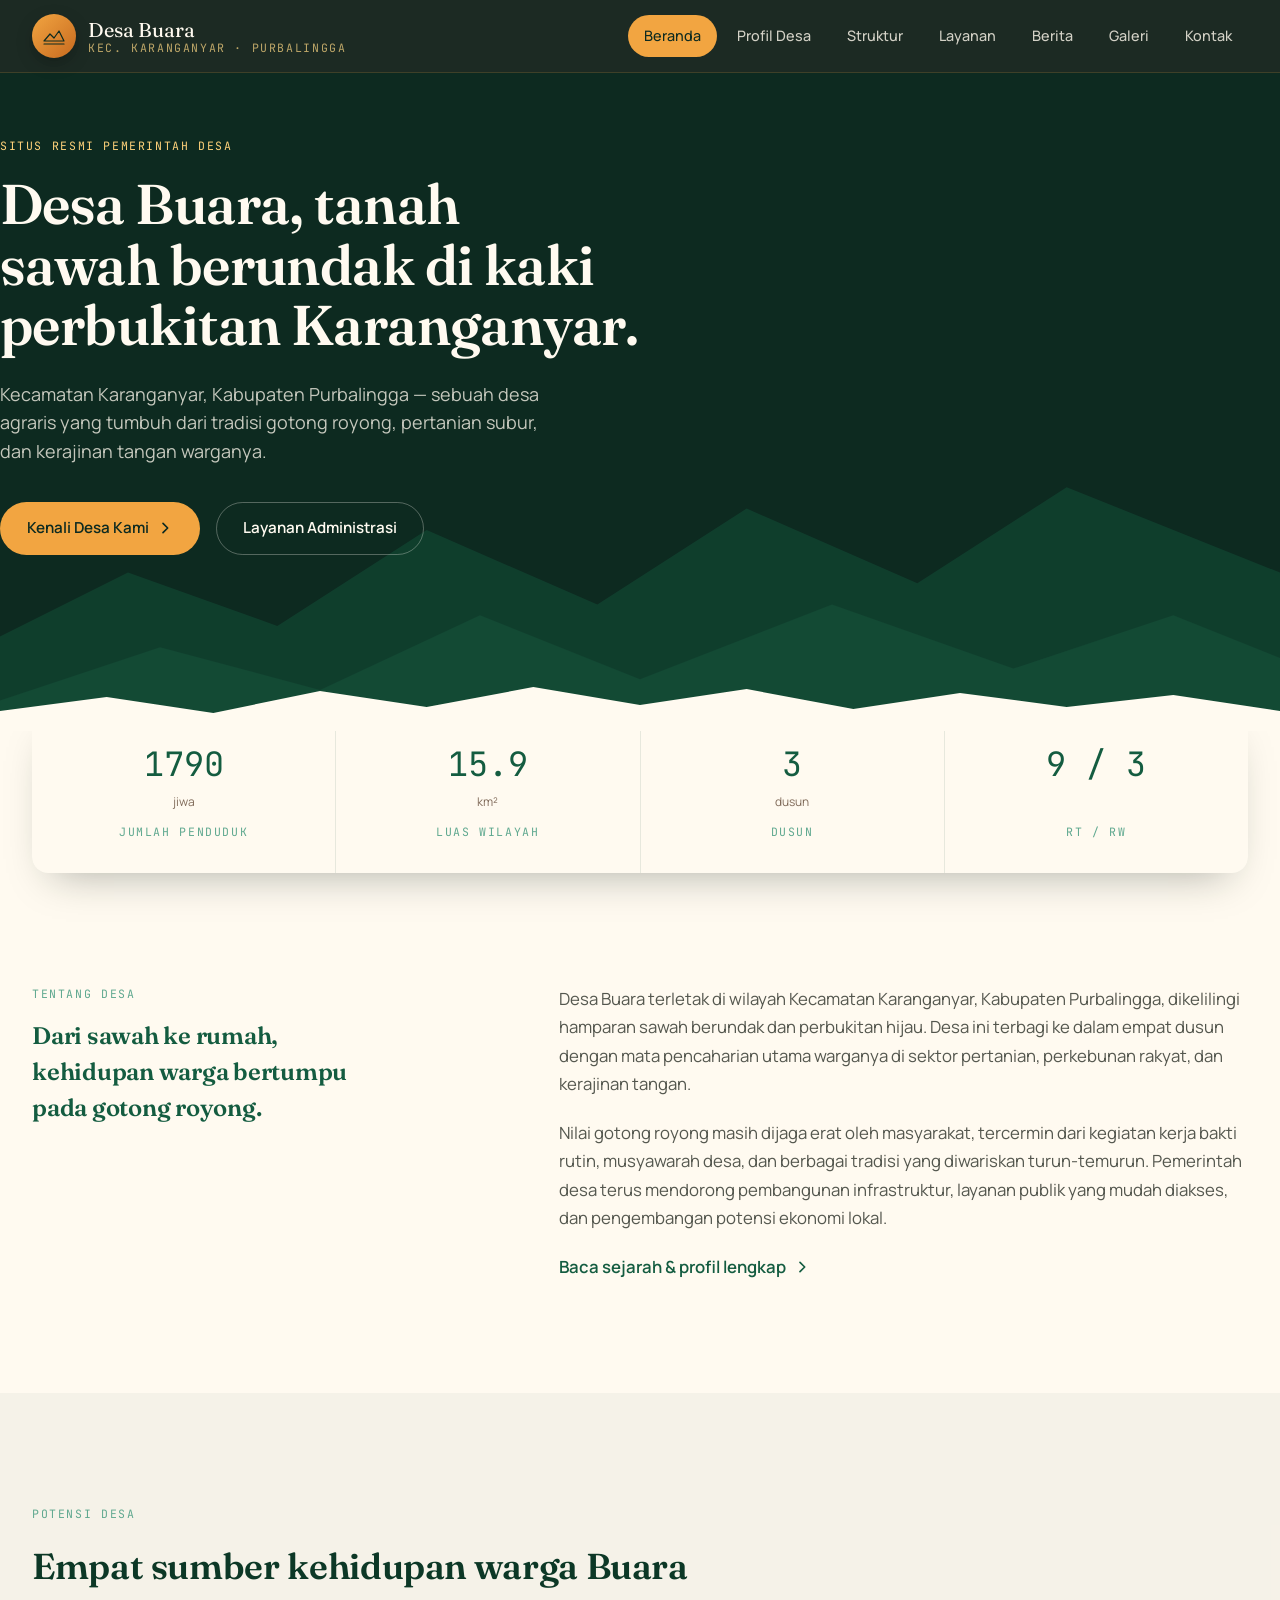
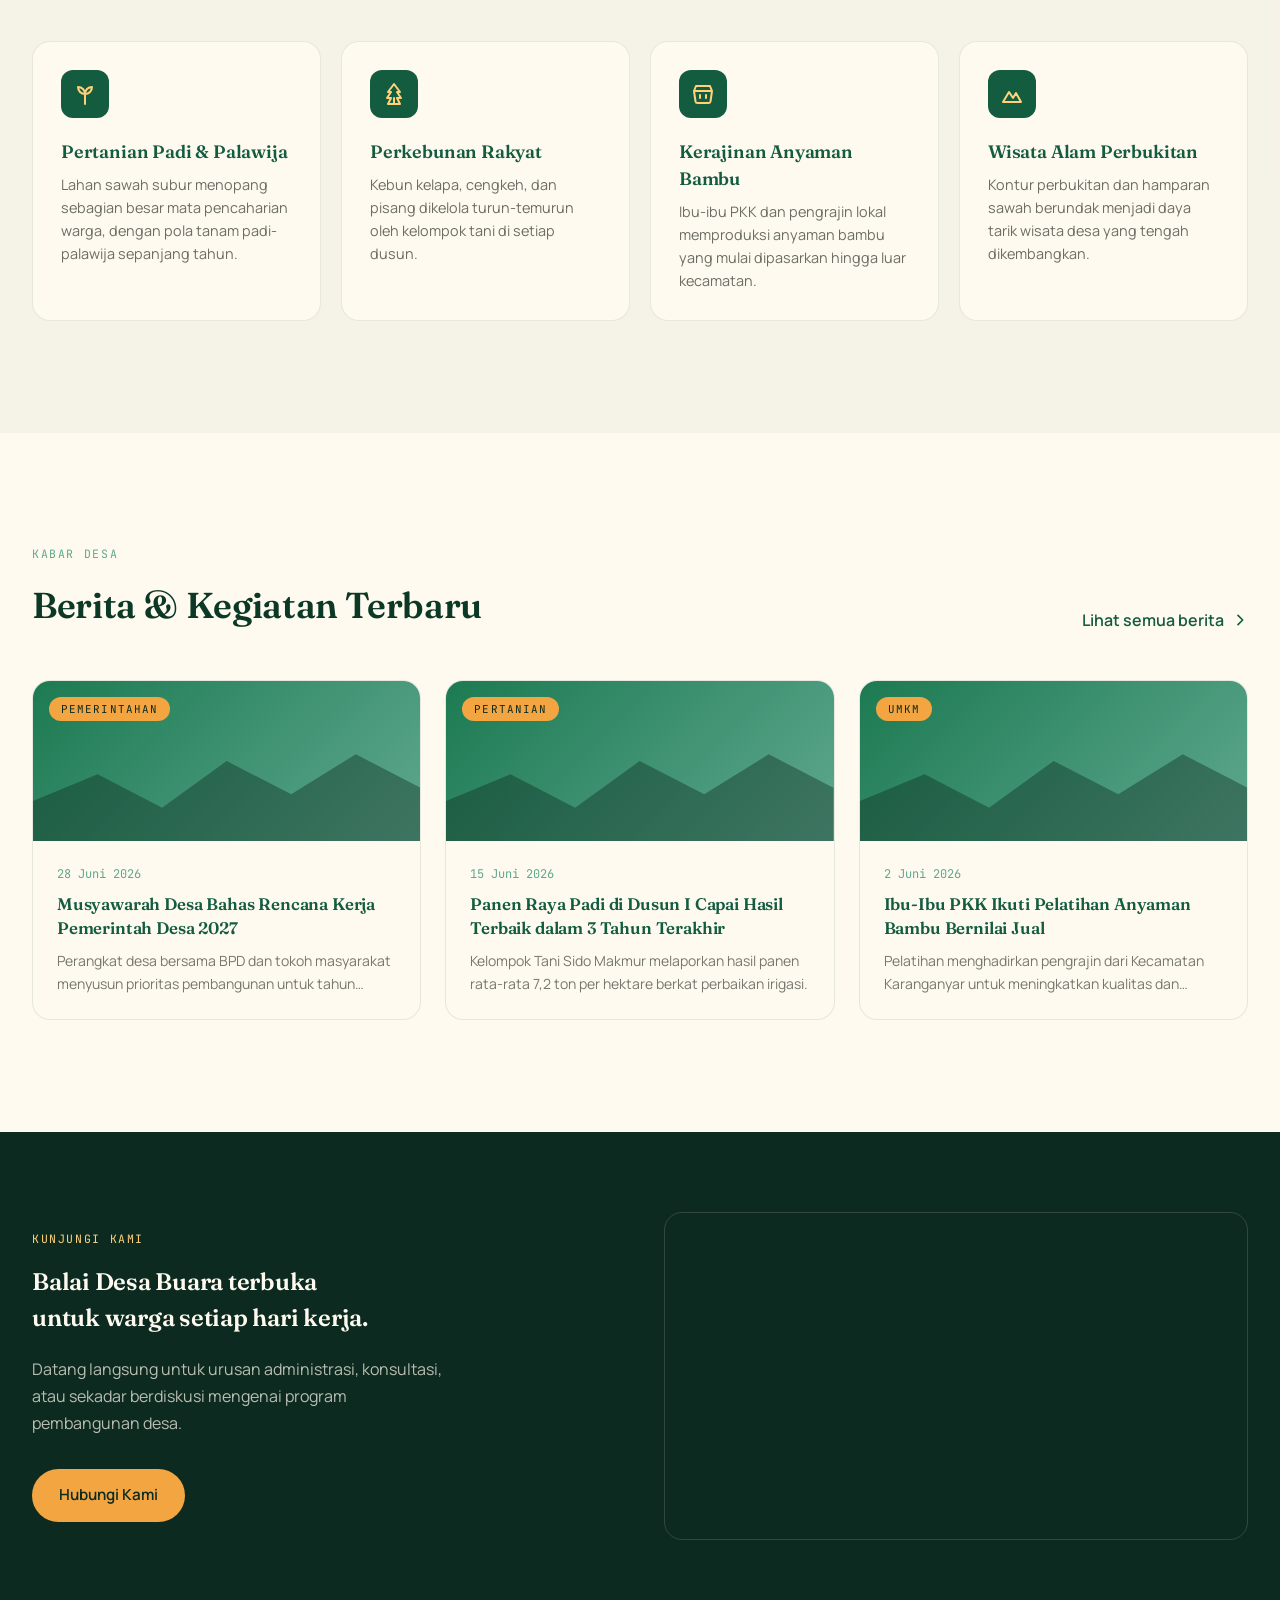
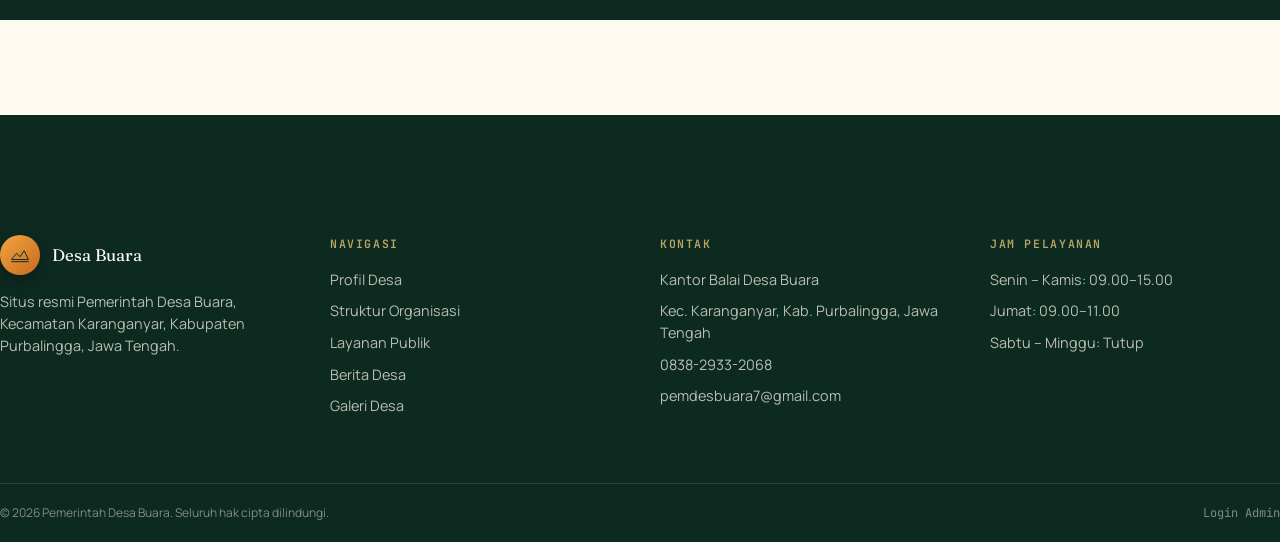
==== commit 68e4d473: "URAAA" ====
--- a/beranda/index.html
+++ b/beranda/index.html
@@ -3,6 +3,8 @@
 <head>
 <meta charset="UTF-8">
 <meta name="viewport" content="width=device-width, initial-scale=1.0">
+<meta name="google-site-verification" 
+    content="qdBEDpwGiuytHpLtdIIIbfw_RUhD9U5cAXP_QHeAtH4" />
 <title>Desa Buara — Kecamatan Karanganyar, Purbalingga</title>
 <meta name="description" content="Situs resmi profil Desa Buara, Kecamatan Karanganyar, Kabupaten Purbalingga: profil, layanan publik, berita, dan potensi desa.">
 <link rel="stylesheet" href="../assets/css/style.css">
@@ -181,6 +183,7 @@
                 <li><a href="../struktur/index.html">Struktur Organisasi</a></li>
                 <li><a href="../layanan/index.html">Layanan Publik</a></li>
                 <li><a href="../berita/index.html">Berita Desa</a></li>
+                <li><a href="../galeri/index.html">Galeri Desa</a></li>
             </ul>
         </div>
         <div>
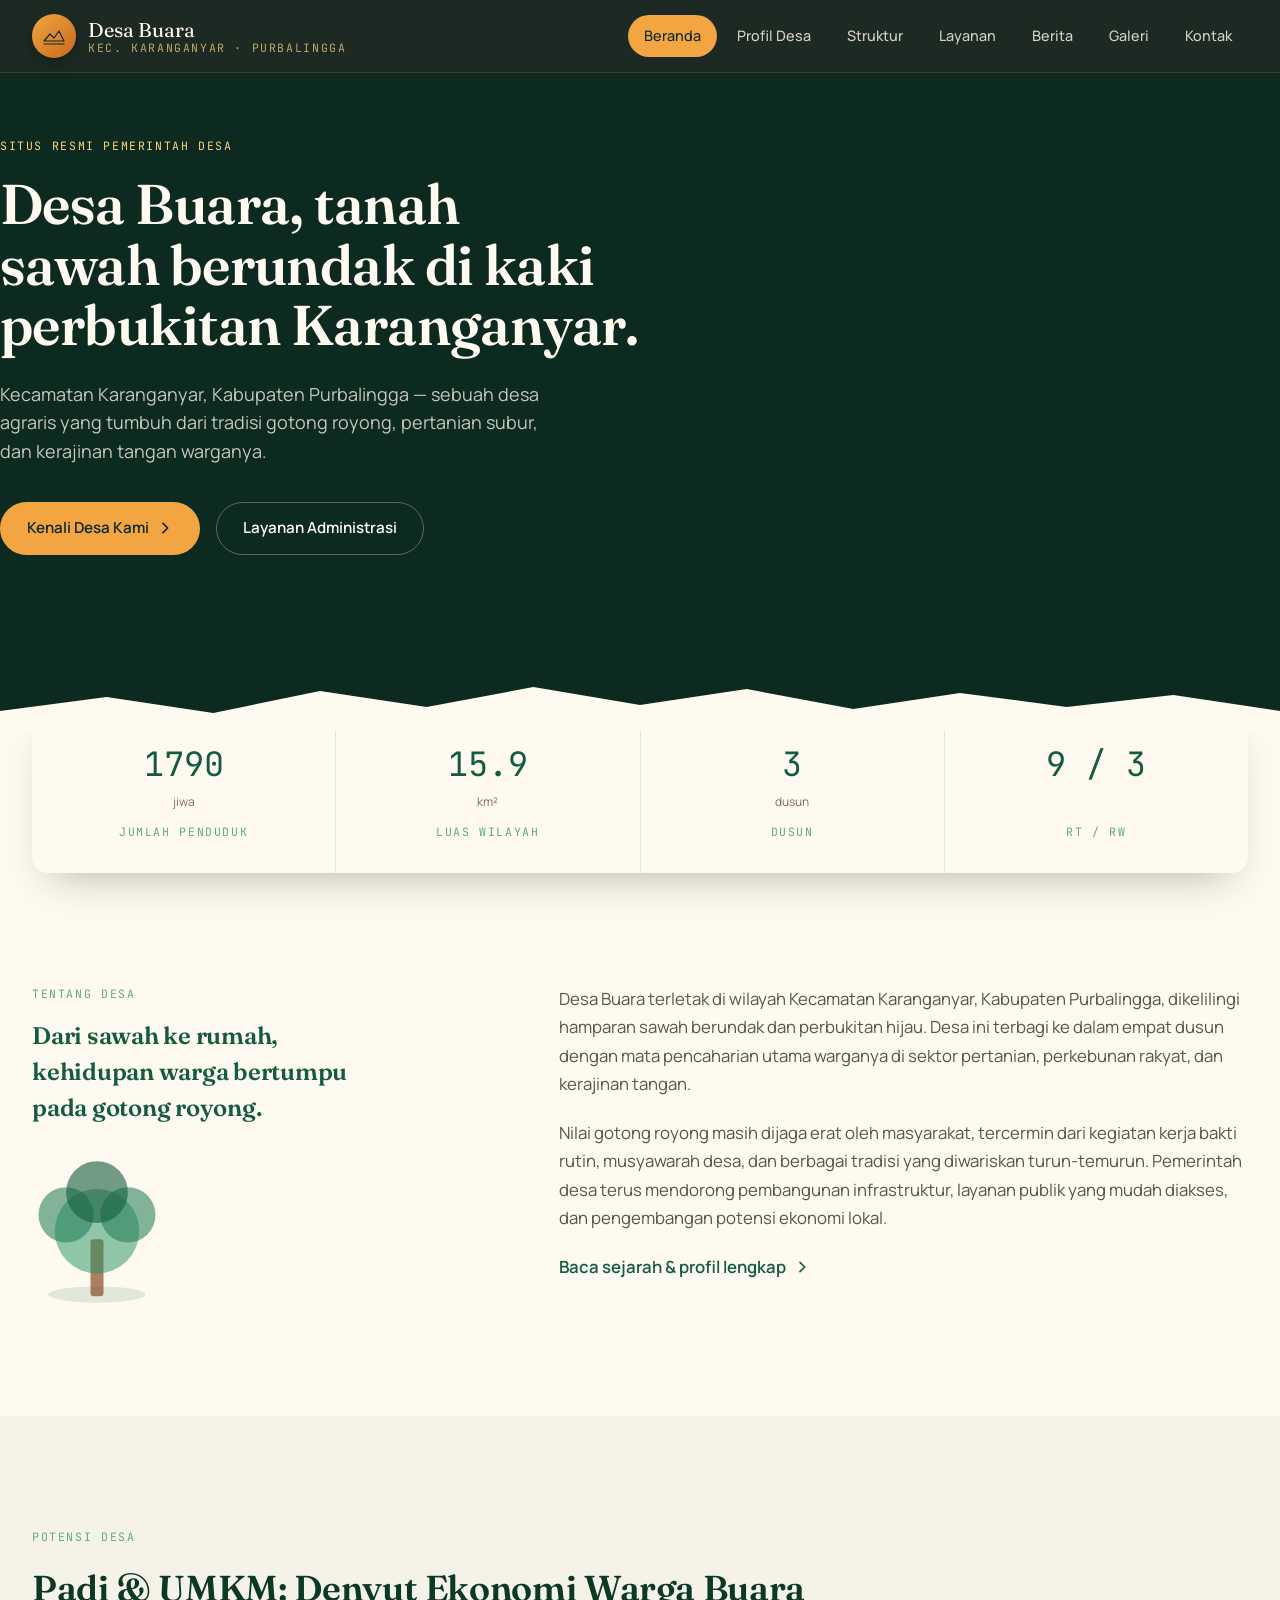
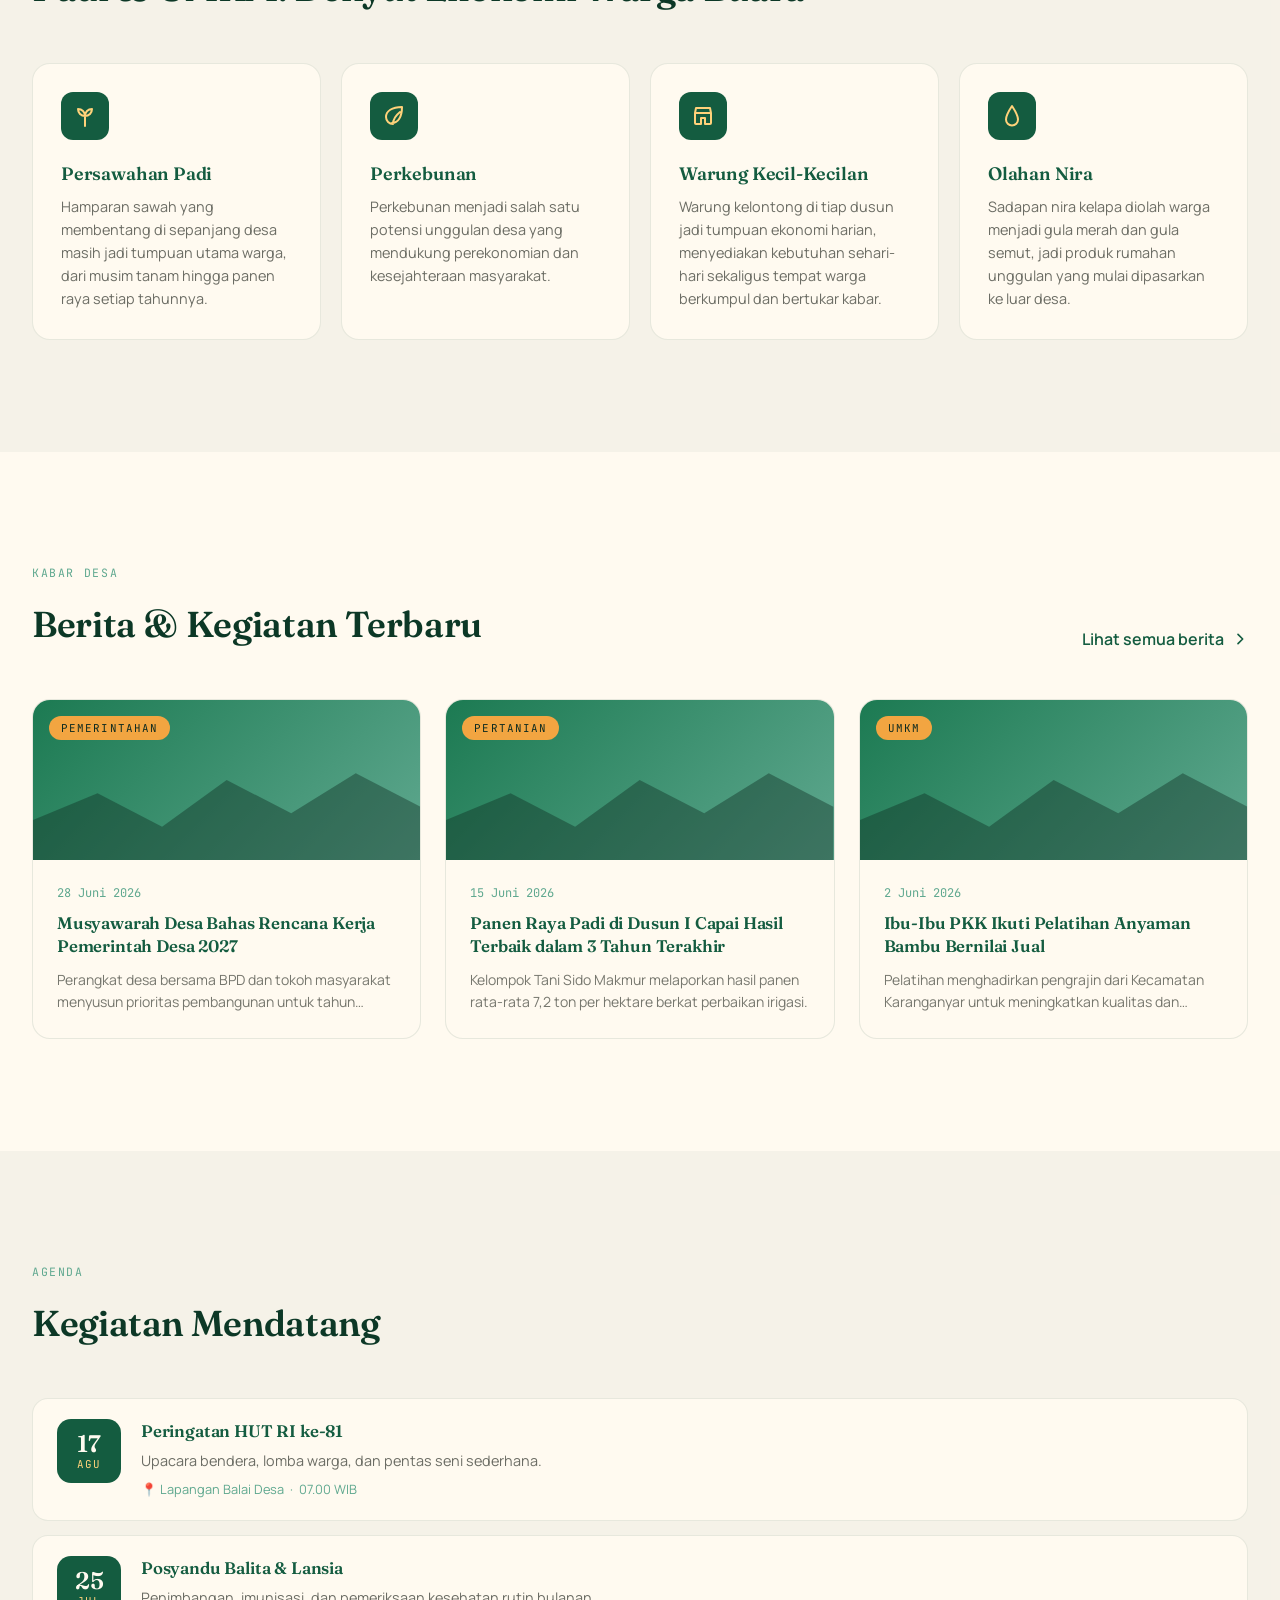
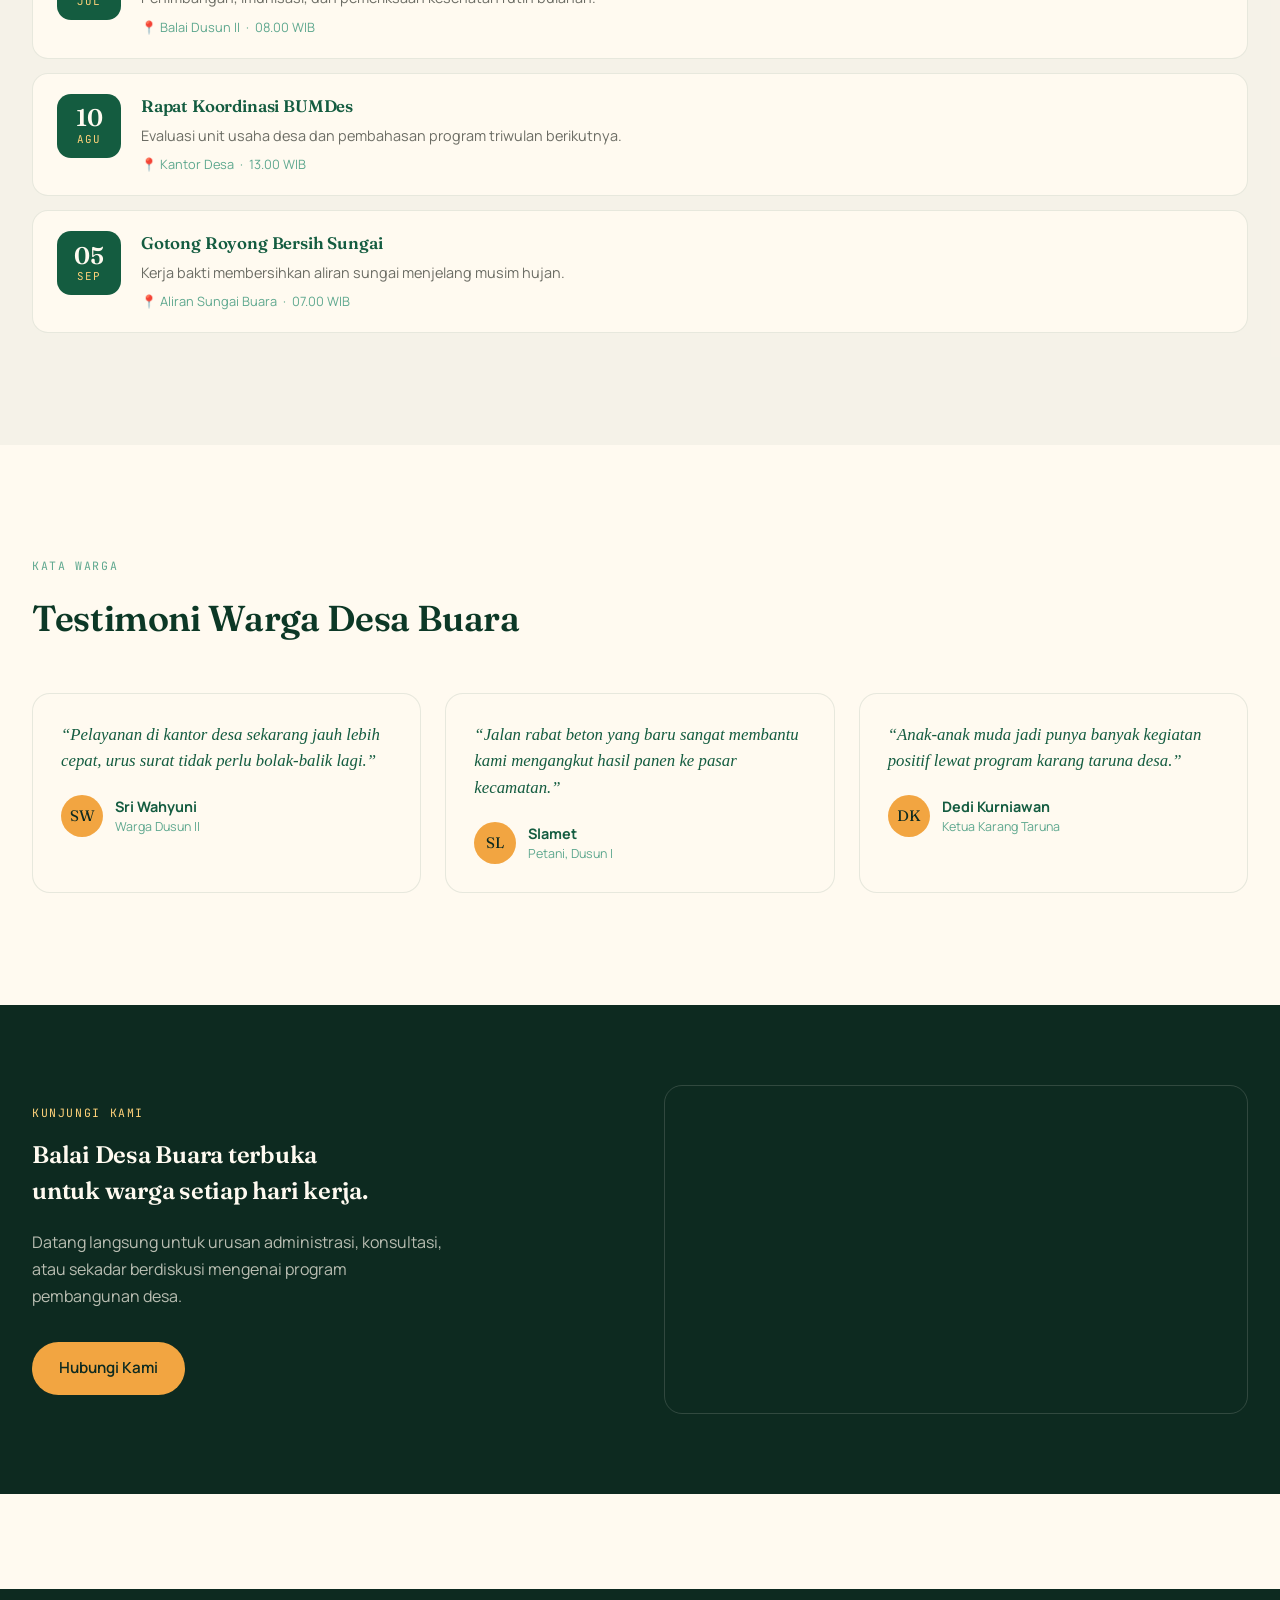
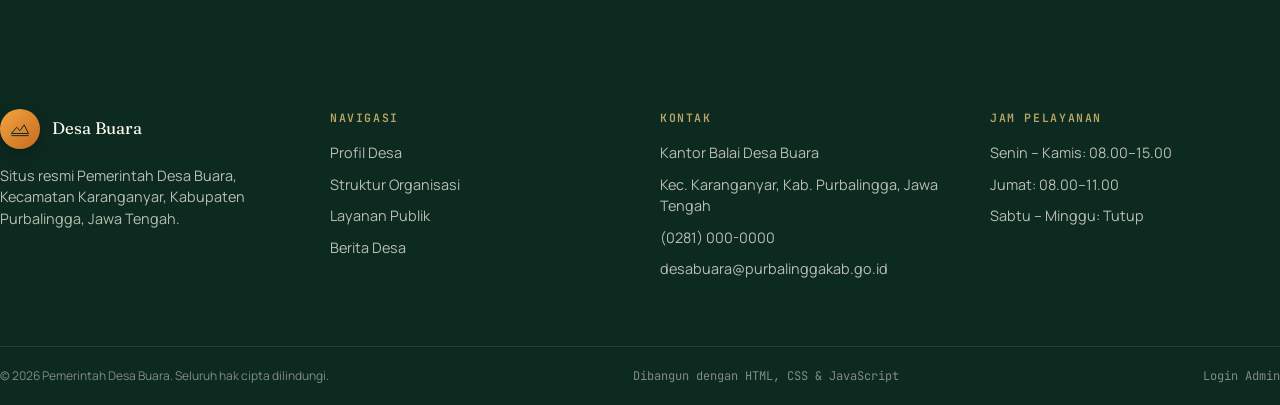
==== commit fab46a85: "name" ====
--- a/beranda/index.html
+++ b/beranda/index.html
@@ -3,9 +3,12 @@
 <head>
 <meta charset="UTF-8">
 <meta name="viewport" content="width=device-width, initial-scale=1.0">
-<meta name="google-site-verification" 
-    content="qdBEDpwGiuytHpLtdIIIbfw_RUhD9U5cAXP_QHeAtH4" />
 <title>Desa Buara — Kecamatan Karanganyar, Purbalingga</title>
+<meta property="og:title" content="Profil Desa Buara">
+<meta property="og:description" content="Website Resmi Profil Desa Buara">
+<meta property="og:site_name" content="Profil Desa Buara">
+<meta property="og:type" content="website">
+<meta property="og:url" content="https://profil-buara.vercel.app">
 <meta name="description" content="Situs resmi profil Desa Buara, Kecamatan Karanganyar, Kabupaten Purbalingga: profil, layanan publik, berita, dan potensi desa.">
 <link rel="stylesheet" href="../assets/css/style.css">
 </head>
@@ -59,11 +62,84 @@
 
     <section class="hero">
         <div class="hero-bg">
-            <svg viewBox="0 0 1200 800" preserveAspectRatio="xMidYMid slice">
-                <path class="layer-1" d="M0 620 L120 560 L260 610 L400 520 L560 590 L700 500 L860 570 L1000 480 L1200 560 L1200 800 L0 800 Z" fill="#145c40"/>
-                <path class="layer-2" d="M0 680 L150 630 L300 670 L450 600 L600 660 L780 590 L950 650 L1100 600 L1200 640 L1200 800 L0 800 Z" fill="#1c7a52"/>
-                <path class="layer-3" d="M0 740 L200 710 L380 745 L560 700 L740 740 L920 700 L1100 730 L1200 715 L1200 800 L0 800 Z" fill="#239463"/>
-            </svg>
+            <div class="hero-slide hero-slide-1">
+                <svg viewBox="0 0 1200 800" preserveAspectRatio="xMidYMid slice">
+                    <path class="layer-1" d="M0 620 L120 560 L260 610 L400 520 L560 590 L700 500 L860 570 L1000 480 L1200 560 L1200 800 L0 800 Z" fill="#145c40"/>
+                    <path class="layer-2" d="M0 680 L150 630 L300 670 L450 600 L600 660 L780 590 L950 650 L1100 600 L1200 640 L1200 800 L0 800 Z" fill="#1c7a52"/>
+                    <path class="layer-3" d="M0 740 L200 710 L380 745 L560 700 L740 740 L920 700 L1100 730 L1200 715 L1200 800 L0 800 Z" fill="#239463"/>
+                </svg>
+            </div>
+            <div class="hero-slide hero-slide-2">
+                <svg viewBox="0 0 1200 800" preserveAspectRatio="xMidYMid slice">
+                    <rect x="0" y="600" width="1200" height="200" fill="#0d2a20"/>
+                    <g fill="#145c40">
+                        <rect x="128" y="470" width="16" height="140" rx="3"/>
+                        <circle cx="136" cy="440" r="72"/>
+                    </g>
+                    <g fill="#1c7a52">
+                        <rect x="318" y="510" width="13" height="110" rx="3"/>
+                        <circle cx="324" cy="482" r="56"/>
+                    </g>
+                    <g fill="#239463">
+                        <rect x="500" y="480" width="15" height="135" rx="3"/>
+                        <circle cx="507" cy="450" r="68"/>
+                    </g>
+                    <g fill="#1c7a52">
+                        <rect x="700" y="525" width="12" height="100" rx="3"/>
+                        <circle cx="706" cy="500" r="50"/>
+                    </g>
+                    <g fill="#145c40">
+                        <rect x="880" y="465" width="16" height="145" rx="3"/>
+                        <circle cx="888" cy="435" r="74"/>
+                    </g>
+                    <g fill="#239463">
+                        <rect x="1060" y="500" width="13" height="115" rx="3"/>
+                        <circle cx="1066" cy="474" r="58"/>
+                    </g>
+                </svg>
+            </div>
+            <div class="hero-slide hero-slide-3">
+                <svg viewBox="0 0 1200 800" preserveAspectRatio="xMidYMid slice">
+                    <rect x="0" y="660" width="1200" height="140" fill="#0d2a20"/>
+                    <g fill="#145c40">
+                        <path d="M120 660 L120 560 L190 500 L260 560 L260 660 Z"/>
+                        <rect x="140" y="590" width="30" height="70"/>
+                    </g>
+                    <g fill="#1c7a52">
+                        <path d="M320 660 L320 580 L380 530 L440 580 L440 660 Z"/>
+                        <rect x="338" y="605" width="26" height="55"/>
+                    </g>
+                    <g fill="#239463">
+                        <path d="M560 660 L560 545 L640 480 L720 545 L720 660 Z"/>
+                        <rect x="586" y="580" width="34" height="80"/>
+                    </g>
+                    <g fill="#1c7a52">
+                        <path d="M820 660 L820 585 L878 535 L936 585 L936 660 Z"/>
+                        <rect x="838" y="608" width="26" height="52"/>
+                    </g>
+                    <g fill="#145c40">
+                        <path d="M1000 660 L1000 560 L1070 500 L1140 560 L1140 660 Z"/>
+                        <rect x="1020" y="590" width="30" height="70"/>
+                    </g>
+                </svg>
+            </div>
+            <div class="hero-slide hero-slide-4">
+                <svg viewBox="0 0 1200 800" preserveAspectRatio="xMidYMid slice">
+                    <circle cx="980" cy="220" r="86" fill="#f2a541" opacity="0.5"/>
+                    <g stroke="#fffaf0" stroke-width="6" stroke-linecap="round" fill="none" opacity="0.55">
+                        <path d="M140 180 Q170 160 200 180 Q230 160 260 180"/>
+                        <path d="M400 130 Q430 110 460 130 Q490 110 520 130"/>
+                        <path d="M620 220 Q650 200 680 220 Q710 200 740 220"/>
+                    </g>
+                    <rect x="0" y="640" width="1200" height="160" fill="#0d2a20"/>
+                    <g stroke="#1c7a52" stroke-width="5" fill="none" opacity="0.8">
+                        <path d="M180 780 Q186 720 170 660"/>
+                        <path d="M230 780 Q236 715 218 660"/>
+                        <path d="M900 780 Q906 720 890 660"/>
+                        <path d="M950 780 Q956 715 938 660"/>
+                    </g>
+                </svg>
+            </div>
         </div>
         <div class="wrap hero-inner">
             <p class="eyebrow" data-intro="1" style="color: var(--gold-300)">Situs Resmi Pemerintah Desa</p>
@@ -90,9 +166,17 @@
 
     <section class="section">
         <div class="wrap two-col">
-            <div class="col-lead">
+            <div class="col-lead decor-host">
                 <p class="eyebrow" style="color: var(--sage-500)">Tentang Desa</p>
                 <h2 style="color: var(--forest-800); margin-top:16px;" class="text-balance">Dari sawah ke rumah, kehidupan warga bertumpu pada gotong royong.</h2>
+                <svg class="decor-tree" viewBox="0 0 160 180" aria-hidden="true">
+                    <ellipse cx="80" cy="168" rx="60" ry="10" fill="#145c40" opacity="0.12"/>
+                    <rect x="72" y="100" width="16" height="70" rx="4" fill="#8a4a24" opacity="0.7"/>
+                    <circle cx="80" cy="90" r="52" fill="#239463" opacity="0.5"/>
+                    <circle cx="42" cy="70" r="34" fill="#1c7a52" opacity="0.55"/>
+                    <circle cx="118" cy="70" r="34" fill="#1c7a52" opacity="0.55"/>
+                    <circle cx="80" cy="42" r="38" fill="#145c40" opacity="0.6"/>
+                </svg>
             </div>
             <div class="col-body" style="display:flex; flex-direction:column; gap:20px; color: rgba(27,32,24,.75); line-height:1.7; font-size:1.05rem;">
                 <p>Desa Buara terletak di wilayah Kecamatan Karanganyar, Kabupaten Purbalingga, dikelilingi hamparan sawah berundak dan perbukitan hijau. Desa ini terbagi ke dalam empat dusun dengan mata pencaharian utama warganya di sektor pertanian, perkebunan rakyat, dan kerajinan tangan.</p>
@@ -108,28 +192,28 @@
     <section class="section section-tint">
         <div class="wrap">
             <div class="section-head">
-                <div><p class="eyebrow">Potensi Desa</p><h2>Empat sumber kehidupan warga Buara</h2></div>
+                <div><p class="eyebrow">Potensi Desa</p><h2>Padi &amp; UMKM: Denyut Ekonomi Warga Buara</h2></div>
             </div>
             <div class="grid-4">
                 <div class="potensi-card">
                     <span class="potensi-icon"><svg viewBox="0 0 24 24" fill="none" stroke="currentColor" stroke-width="2"><path stroke-linecap="round" stroke-linejoin="round" d="M12 22V12M12 12C12 8 9 5 5 5c0 4 3 7 7 7Zm0 0c0-4 3-7 7-7 0 4-3 7-7 7Z"/></svg></span>
-                    <h3>Pertanian Padi &amp; Palawija</h3>
-                    <p>Lahan sawah subur menopang sebagian besar mata pencaharian warga, dengan pola tanam padi-palawija sepanjang tahun.</p>
+                    <h3>Persawahan Padi</h3>
+                    <p>Hamparan sawah yang membentang di sepanjang desa masih jadi tumpuan utama warga, dari musim tanam hingga panen raya setiap tahunnya.</p>
                 </div>
                 <div class="potensi-card">
-                    <span class="potensi-icon"><svg viewBox="0 0 24 24" fill="none" stroke="currentColor" stroke-width="2"><path stroke-linecap="round" stroke-linejoin="round" d="M12 2 6 10h3l-4 6h4l-3 6h12l-3-6h4l-4-6h3L12 2Zm0 20v-6"/></svg></span>
-                    <h3>Perkebunan Rakyat</h3>
-                    <p>Kebun kelapa, cengkeh, dan pisang dikelola turun-temurun oleh kelompok tani di setiap dusun.</p>
+                    <span class="potensi-icon"><svg viewBox="0 0 24 24" fill="none" stroke="currentColor" stroke-width="2"><path stroke-linecap="round" stroke-linejoin="round" d="M11 20A7 7 0 0 1 4 13C4 7 10 3 20 3c0 10-4 16-10 16Zm0 0c0-4 2-8 7-12"/></svg></span>
+                    <h3>Perkebunan</h3>
+                    <p>Perkebunan menjadi salah satu potensi unggulan desa yang mendukung perekonomian dan kesejahteraan masyarakat.</p>
                 </div>
                 <div class="potensi-card">
-                    <span class="potensi-icon"><svg viewBox="0 0 24 24" fill="none" stroke="currentColor" stroke-width="2"><path stroke-linecap="round" stroke-linejoin="round" d="m3 9 2-5h14l2 5M3 9h18M3 9l1.5 10.5A2 2 0 0 0 6.5 21h11a2 2 0 0 0 2-1.5L21 9M9 13v3m6-3v3"/></svg></span>
-                    <h3>Kerajinan Anyaman Bambu</h3>
-                    <p>Ibu-ibu PKK dan pengrajin lokal memproduksi anyaman bambu yang mulai dipasarkan hingga luar kecamatan.</p>
+                    <span class="potensi-icon"><svg viewBox="0 0 24 24" fill="none" stroke="currentColor" stroke-width="2"><path stroke-linecap="round" stroke-linejoin="round" d="M4 9l1-5h14l1 5M4 9v10a1 1 0 0 0 1 1h5v-6h4v6h5a1 1 0 0 0 1-1V9M4 9h16"/></svg></span>
+                    <h3>Warung Kecil-Kecilan</h3>
+                    <p>Warung kelontong di tiap dusun jadi tumpuan ekonomi harian, menyediakan kebutuhan sehari-hari sekaligus tempat warga berkumpul dan bertukar kabar.</p>
                 </div>
                 <div class="potensi-card">
-                    <span class="potensi-icon"><svg viewBox="0 0 24 24" fill="none" stroke="currentColor" stroke-width="2"><path stroke-linecap="round" stroke-linejoin="round" d="m3 20 6-10 4 6 3-5 5 9H3Z"/></svg></span>
-                    <h3>Wisata Alam Perbukitan</h3>
-                    <p>Kontur perbukitan dan hamparan sawah berundak menjadi daya tarik wisata desa yang tengah dikembangkan.</p>
+                    <span class="potensi-icon"><svg viewBox="0 0 24 24" fill="none" stroke="currentColor" stroke-width="2"><path stroke-linecap="round" stroke-linejoin="round" d="M12 2C12 2 6 11 6 15.5A6 6 0 0 0 18 15.5C18 11 12 2 12 2Z"/></svg></span>
+                    <h3>Olahan Nira</h3>
+                    <p>Sadapan nira kelapa diolah warga menjadi gula merah dan gula semut, jadi produk rumahan unggulan yang mulai dipasarkan ke luar desa.</p>
                 </div>
             </div>
         </div>
@@ -145,6 +229,79 @@
                 </a>
             </div>
             <div class="grid-3" data-berita-home></div>
+        </div>
+    </section>
+
+    <section class="section section-tint">
+        <div class="wrap">
+            <div class="section-head">
+                <div><p class="eyebrow">Agenda</p><h2>Kegiatan Mendatang</h2></div>
+            </div>
+            <div class="agenda-list">
+                <div class="agenda-card">
+                    <div class="agenda-date"><span class="day">17</span><span class="month">Agu</span></div>
+                    <div class="agenda-body">
+                        <h3>Peringatan HUT RI ke-81</h3>
+                        <p>Upacara bendera, lomba warga, dan pentas seni sederhana.</p>
+                        <p class="agenda-meta">📍 Lapangan Balai Desa &nbsp;·&nbsp; 07.00 WIB</p>
+                    </div>
+                </div>
+                <div class="agenda-card">
+                    <div class="agenda-date"><span class="day">25</span><span class="month">Jul</span></div>
+                    <div class="agenda-body">
+                        <h3>Posyandu Balita &amp; Lansia</h3>
+                        <p>Penimbangan, imunisasi, dan pemeriksaan kesehatan rutin bulanan.</p>
+                        <p class="agenda-meta">📍 Balai Dusun II &nbsp;·&nbsp; 08.00 WIB</p>
+                    </div>
+                </div>
+                <div class="agenda-card">
+                    <div class="agenda-date"><span class="day">10</span><span class="month">Agu</span></div>
+                    <div class="agenda-body">
+                        <h3>Rapat Koordinasi BUMDes</h3>
+                        <p>Evaluasi unit usaha desa dan pembahasan program triwulan berikutnya.</p>
+                        <p class="agenda-meta">📍 Kantor Desa &nbsp;·&nbsp; 13.00 WIB</p>
+                    </div>
+                </div>
+                <div class="agenda-card">
+                    <div class="agenda-date"><span class="day">05</span><span class="month">Sep</span></div>
+                    <div class="agenda-body">
+                        <h3>Gotong Royong Bersih Sungai</h3>
+                        <p>Kerja bakti membersihkan aliran sungai menjelang musim hujan.</p>
+                        <p class="agenda-meta">📍 Aliran Sungai Buara &nbsp;·&nbsp; 07.00 WIB</p>
+                    </div>
+                </div>
+            </div>
+        </div>
+    </section>
+
+    <section class="section">
+        <div class="wrap">
+            <div class="section-head">
+                <div><p class="eyebrow">Kata Warga</p><h2>Testimoni Warga Desa Buara</h2></div>
+            </div>
+            <div class="grid-3">
+                <div class="testi-card">
+                    <p class="testi-quote">&ldquo;Pelayanan di kantor desa sekarang jauh lebih cepat, urus surat tidak perlu bolak-balik lagi.&rdquo;</p>
+                    <div class="testi-person">
+                        <span class="testi-avatar">SW</span>
+                        <div><p class="testi-name">Sri Wahyuni</p><p class="testi-role">Warga Dusun II</p></div>
+                    </div>
+                </div>
+                <div class="testi-card">
+                    <p class="testi-quote">&ldquo;Jalan rabat beton yang baru sangat membantu kami mengangkut hasil panen ke pasar kecamatan.&rdquo;</p>
+                    <div class="testi-person">
+                        <span class="testi-avatar">SL</span>
+                        <div><p class="testi-name">Slamet</p><p class="testi-role">Petani, Dusun I</p></div>
+                    </div>
+                </div>
+                <div class="testi-card">
+                    <p class="testi-quote">&ldquo;Anak-anak muda jadi punya banyak kegiatan positif lewat program karang taruna desa.&rdquo;</p>
+                    <div class="testi-person">
+                        <span class="testi-avatar">DK</span>
+                        <div><p class="testi-name">Dedi Kurniawan</p><p class="testi-role">Ketua Karang Taruna</p></div>
+                    </div>
+                </div>
+            </div>
         </div>
     </section>
 
@@ -183,7 +340,6 @@
                 <li><a href="../struktur/index.html">Struktur Organisasi</a></li>
                 <li><a href="../layanan/index.html">Layanan Publik</a></li>
                 <li><a href="../berita/index.html">Berita Desa</a></li>
-                <li><a href="../galeri/index.html">Galeri Desa</a></li>
             </ul>
         </div>
         <div>
@@ -191,21 +347,22 @@
             <ul>
                 <li>Kantor Balai Desa Buara</li>
                 <li>Kec. Karanganyar, Kab. Purbalingga, Jawa Tengah</li>
-                <li>0838-2933-2068</li>
-                <li>pemdesbuara7@gmail.com</li>
+                <li>(0281) 000-0000</li>
+                <li>desabuara@purbalinggakab.go.id</li>
             </ul>
         </div>
         <div>
             <h4 class="eyebrow">Jam Pelayanan</h4>
             <ul>
-                <li>Senin – Kamis: 09.00–15.00</li>
-                <li>Jumat: 09.00–11.00</li>
+                <li>Senin – Kamis: 08.00–15.00</li>
+                <li>Jumat: 08.00–11.00</li>
                 <li>Sabtu – Minggu: Tutup</li>
             </ul>
         </div>
     </div>
     <div class="wrap footer-bottom">
         <p>&copy; 2026 Pemerintah Desa Buara. Seluruh hak cipta dilindungi.</p>
+        <p class="mono">Dibangun dengan HTML, CSS &amp; JavaScript</p>
         <a href="../admin/login.html" class="mono" style="color: rgba(243,239,227,.5);">Login Admin</a>
     </div>
 </footer>
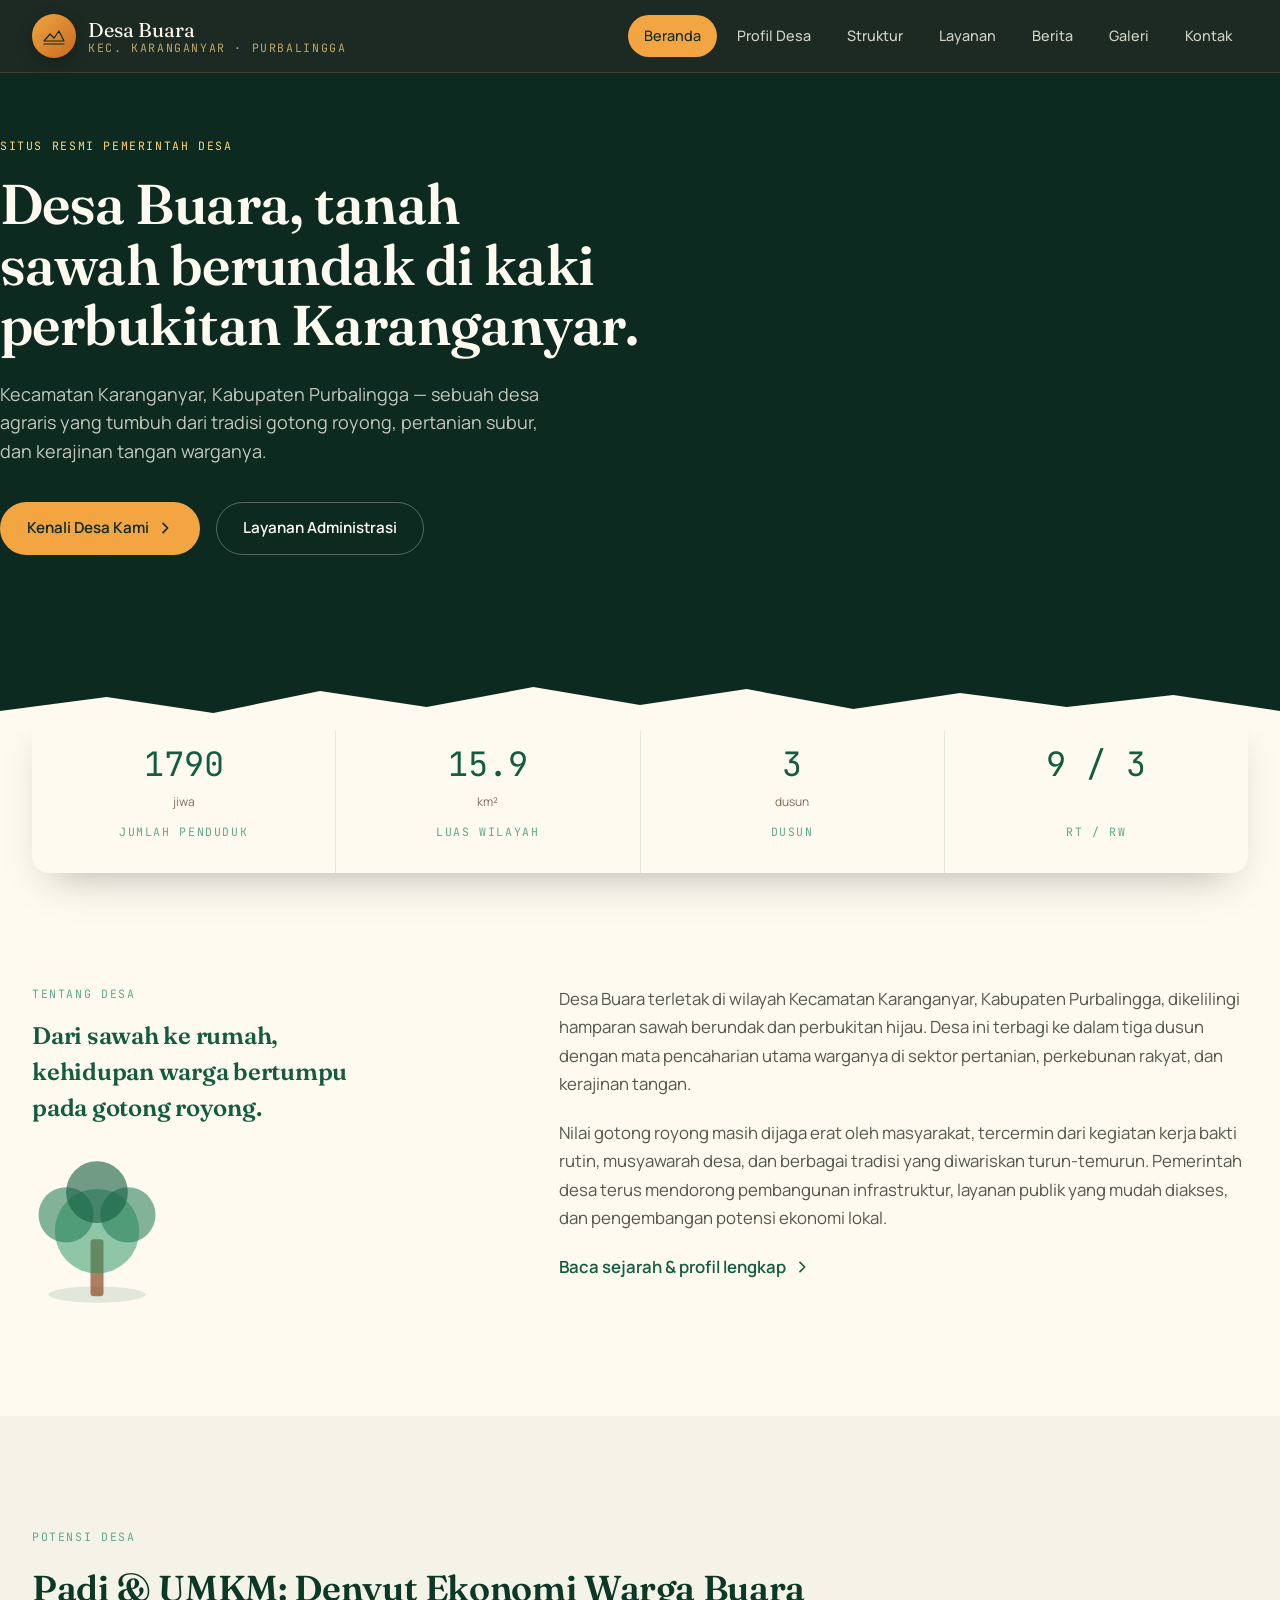
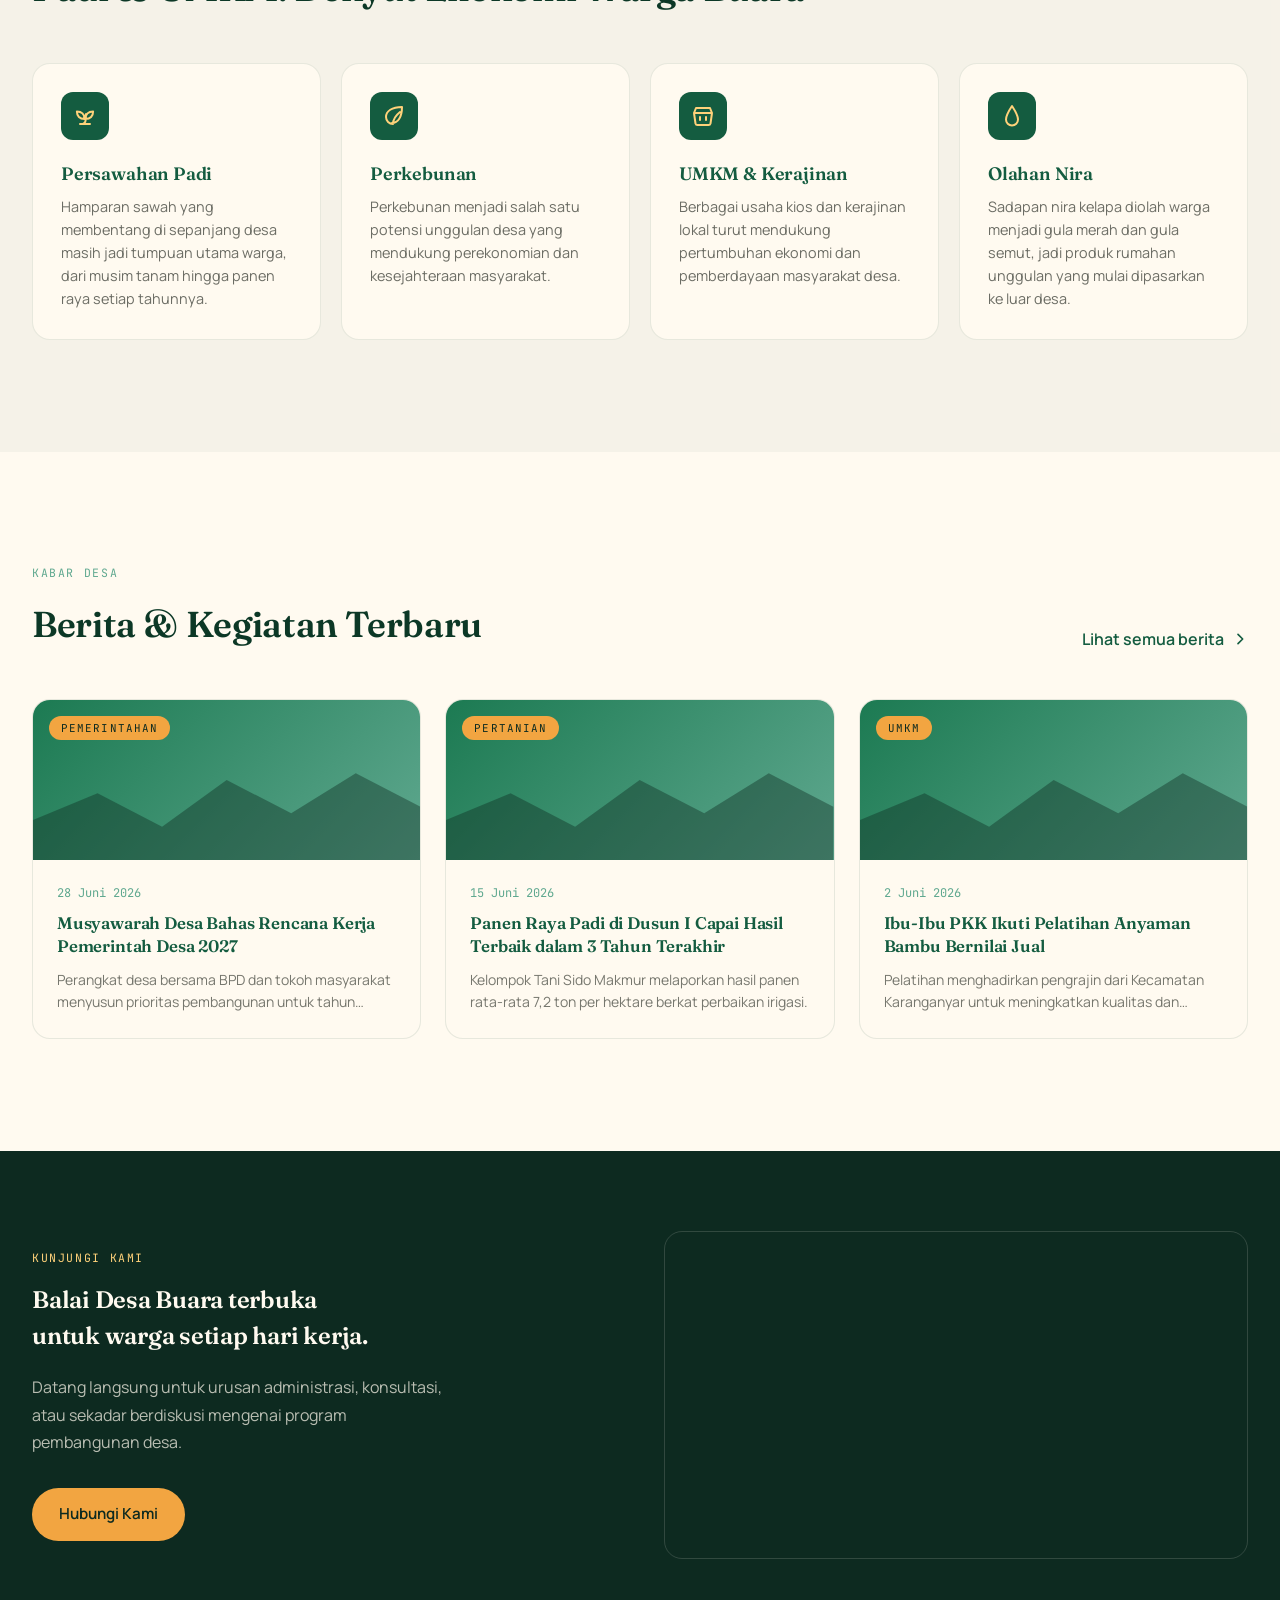
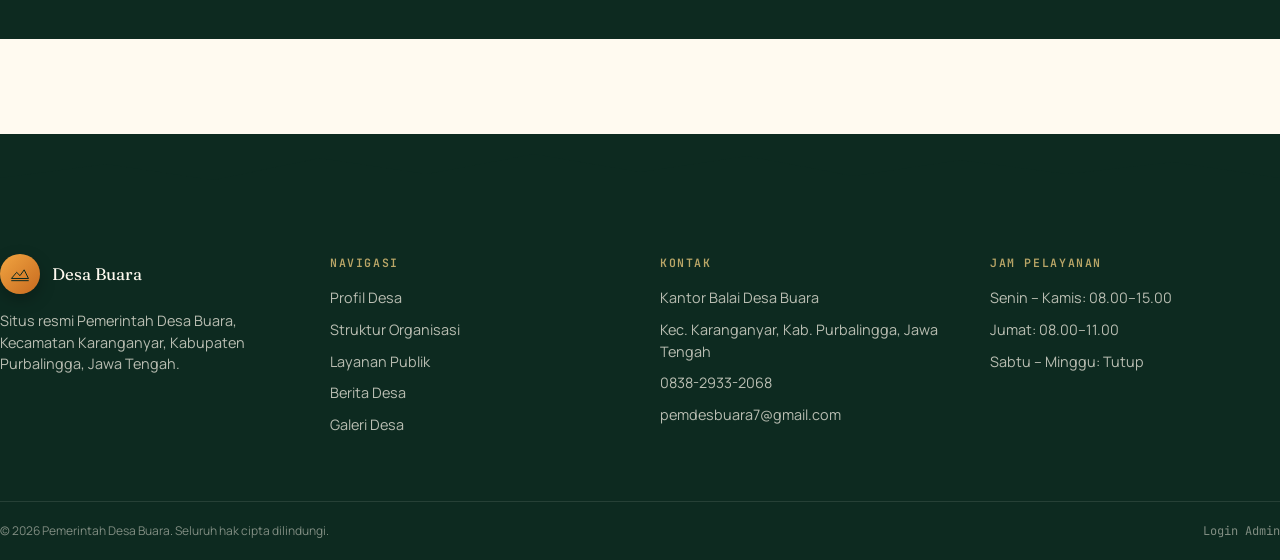
==== commit 9dd12d7f: "jawa" ====
--- a/beranda/index.html
+++ b/beranda/index.html
@@ -1,5 +1,6 @@
 <!DOCTYPE html>
 <html lang="id">
+    
 <head>
 <meta charset="UTF-8">
 <meta name="viewport" content="width=device-width, initial-scale=1.0">
@@ -8,9 +9,20 @@
 <meta property="og:description" content="Website Resmi Profil Desa Buara">
 <meta property="og:site_name" content="Profil Desa Buara">
 <meta property="og:type" content="website">
-<meta property="og:url" content="https://profil-buara.vercel.app">
+<meta property="og:url" content="https://profil-buara.vercel.app/">
 <meta name="description" content="Situs resmi profil Desa Buara, Kecamatan Karanganyar, Kabupaten Purbalingga: profil, layanan publik, berita, dan potensi desa.">
+<meta name="application-name" content="Profil Desa Buara">
 <link rel="stylesheet" href="../assets/css/style.css">
+<link rel="canonical" href="https://profil-buara.vercel.app/">
+<script type="application/ld+json">
+{
+    "@context": "https://schema.org",
+    "@type": "WebSite",
+    "name": "Profil Desa Buara",
+    "alternateName": "Desa Buara",
+    "url": "https://profil-buara.vercel.app/"
+}
+</script>
 </head>
 <body data-page="home" class="is-entering">
 <div class="page-loader" data-page-loader>
@@ -179,7 +191,7 @@
                 </svg>
             </div>
             <div class="col-body" style="display:flex; flex-direction:column; gap:20px; color: rgba(27,32,24,.75); line-height:1.7; font-size:1.05rem;">
-                <p>Desa Buara terletak di wilayah Kecamatan Karanganyar, Kabupaten Purbalingga, dikelilingi hamparan sawah berundak dan perbukitan hijau. Desa ini terbagi ke dalam empat dusun dengan mata pencaharian utama warganya di sektor pertanian, perkebunan rakyat, dan kerajinan tangan.</p>
+                <p>Desa Buara terletak di wilayah Kecamatan Karanganyar, Kabupaten Purbalingga, dikelilingi hamparan sawah berundak dan perbukitan hijau. Desa ini terbagi ke dalam tiga dusun dengan mata pencaharian utama warganya di sektor pertanian, perkebunan rakyat, dan kerajinan tangan.</p>
                 <p>Nilai gotong royong masih dijaga erat oleh masyarakat, tercermin dari kegiatan kerja bakti rutin, musyawarah desa, dan berbagai tradisi yang diwariskan turun-temurun. Pemerintah desa terus mendorong pembangunan infrastruktur, layanan publik yang mudah diakses, dan pengembangan potensi ekonomi lokal.</p>
                 <a href="../profil/index.html" class="link-more">
                     Baca sejarah &amp; profil lengkap
@@ -196,7 +208,7 @@
             </div>
             <div class="grid-4">
                 <div class="potensi-card">
-                    <span class="potensi-icon"><svg viewBox="0 0 24 24" fill="none" stroke="currentColor" stroke-width="2"><path stroke-linecap="round" stroke-linejoin="round" d="M12 22V12M12 12C12 8 9 5 5 5c0 4 3 7 7 7Zm0 0c0-4 3-7 7-7 0 4-3 7-7 7Z"/></svg></span>
+                    <span class="potensi-icon"><svg viewBox="0 0 24 24" fill="none" stroke="currentColor" stroke-width="2"><path stroke-linecap="round" stroke-linejoin="round" d="M7 20h10M10 20c5.5-2.5.8-6.4 3-10M9.5 9.4c1.5 1.5 2 3.5 2 5.6-2.1 0-4.1-.5-5.6-2-1.5-1.5-2-3.5-2-5.6 2.1 0 4.1.5 5.6 2Zm5 0c-1.5 1.5-2 3.5-2 5.6 2.1 0 4.1-.5 5.6-2 1.5-1.5 2-3.5 2-5.6-2.1 0-4.1.5-5.6 2Z"/></svg></span>
                     <h3>Persawahan Padi</h3>
                     <p>Hamparan sawah yang membentang di sepanjang desa masih jadi tumpuan utama warga, dari musim tanam hingga panen raya setiap tahunnya.</p>
                 </div>
@@ -206,9 +218,9 @@
                     <p>Perkebunan menjadi salah satu potensi unggulan desa yang mendukung perekonomian dan kesejahteraan masyarakat.</p>
                 </div>
                 <div class="potensi-card">
-                    <span class="potensi-icon"><svg viewBox="0 0 24 24" fill="none" stroke="currentColor" stroke-width="2"><path stroke-linecap="round" stroke-linejoin="round" d="M4 9l1-5h14l1 5M4 9v10a1 1 0 0 0 1 1h5v-6h4v6h5a1 1 0 0 0 1-1V9M4 9h16"/></svg></span>
-                    <h3>Warung Kecil-Kecilan</h3>
-                    <p>Warung kelontong di tiap dusun jadi tumpuan ekonomi harian, menyediakan kebutuhan sehari-hari sekaligus tempat warga berkumpul dan bertukar kabar.</p>
+                    <span class="potensi-icon"><svg viewBox="0 0 24 24" fill="none" stroke="currentColor" stroke-width="2"><path stroke-linecap="round" stroke-linejoin="round" d="m3 9 2-5h14l2 5M3 9h18M3 9l1.5 10.5A2 2 0 0 0 6.5 21h11a2 2 0 0 0 2-1.5L21 9M9 13v3m6-3v3"/></svg></span>
+                    <h3>UMKM & Kerajinan</h3>
+                    <p>Berbagai usaha kios dan kerajinan lokal turut mendukung pertumbuhan ekonomi dan pemberdayaan masyarakat desa.</p>
                 </div>
                 <div class="potensi-card">
                     <span class="potensi-icon"><svg viewBox="0 0 24 24" fill="none" stroke="currentColor" stroke-width="2"><path stroke-linecap="round" stroke-linejoin="round" d="M12 2C12 2 6 11 6 15.5A6 6 0 0 0 18 15.5C18 11 12 2 12 2Z"/></svg></span>
@@ -229,79 +241,6 @@
                 </a>
             </div>
             <div class="grid-3" data-berita-home></div>
-        </div>
-    </section>
-
-    <section class="section section-tint">
-        <div class="wrap">
-            <div class="section-head">
-                <div><p class="eyebrow">Agenda</p><h2>Kegiatan Mendatang</h2></div>
-            </div>
-            <div class="agenda-list">
-                <div class="agenda-card">
-                    <div class="agenda-date"><span class="day">17</span><span class="month">Agu</span></div>
-                    <div class="agenda-body">
-                        <h3>Peringatan HUT RI ke-81</h3>
-                        <p>Upacara bendera, lomba warga, dan pentas seni sederhana.</p>
-                        <p class="agenda-meta">📍 Lapangan Balai Desa &nbsp;·&nbsp; 07.00 WIB</p>
-                    </div>
-                </div>
-                <div class="agenda-card">
-                    <div class="agenda-date"><span class="day">25</span><span class="month">Jul</span></div>
-                    <div class="agenda-body">
-                        <h3>Posyandu Balita &amp; Lansia</h3>
-                        <p>Penimbangan, imunisasi, dan pemeriksaan kesehatan rutin bulanan.</p>
-                        <p class="agenda-meta">📍 Balai Dusun II &nbsp;·&nbsp; 08.00 WIB</p>
-                    </div>
-                </div>
-                <div class="agenda-card">
-                    <div class="agenda-date"><span class="day">10</span><span class="month">Agu</span></div>
-                    <div class="agenda-body">
-                        <h3>Rapat Koordinasi BUMDes</h3>
-                        <p>Evaluasi unit usaha desa dan pembahasan program triwulan berikutnya.</p>
-                        <p class="agenda-meta">📍 Kantor Desa &nbsp;·&nbsp; 13.00 WIB</p>
-                    </div>
-                </div>
-                <div class="agenda-card">
-                    <div class="agenda-date"><span class="day">05</span><span class="month">Sep</span></div>
-                    <div class="agenda-body">
-                        <h3>Gotong Royong Bersih Sungai</h3>
-                        <p>Kerja bakti membersihkan aliran sungai menjelang musim hujan.</p>
-                        <p class="agenda-meta">📍 Aliran Sungai Buara &nbsp;·&nbsp; 07.00 WIB</p>
-                    </div>
-                </div>
-            </div>
-        </div>
-    </section>
-
-    <section class="section">
-        <div class="wrap">
-            <div class="section-head">
-                <div><p class="eyebrow">Kata Warga</p><h2>Testimoni Warga Desa Buara</h2></div>
-            </div>
-            <div class="grid-3">
-                <div class="testi-card">
-                    <p class="testi-quote">&ldquo;Pelayanan di kantor desa sekarang jauh lebih cepat, urus surat tidak perlu bolak-balik lagi.&rdquo;</p>
-                    <div class="testi-person">
-                        <span class="testi-avatar">SW</span>
-                        <div><p class="testi-name">Sri Wahyuni</p><p class="testi-role">Warga Dusun II</p></div>
-                    </div>
-                </div>
-                <div class="testi-card">
-                    <p class="testi-quote">&ldquo;Jalan rabat beton yang baru sangat membantu kami mengangkut hasil panen ke pasar kecamatan.&rdquo;</p>
-                    <div class="testi-person">
-                        <span class="testi-avatar">SL</span>
-                        <div><p class="testi-name">Slamet</p><p class="testi-role">Petani, Dusun I</p></div>
-                    </div>
-                </div>
-                <div class="testi-card">
-                    <p class="testi-quote">&ldquo;Anak-anak muda jadi punya banyak kegiatan positif lewat program karang taruna desa.&rdquo;</p>
-                    <div class="testi-person">
-                        <span class="testi-avatar">DK</span>
-                        <div><p class="testi-name">Dedi Kurniawan</p><p class="testi-role">Ketua Karang Taruna</p></div>
-                    </div>
-                </div>
-            </div>
         </div>
     </section>
 
@@ -340,6 +279,7 @@
                 <li><a href="../struktur/index.html">Struktur Organisasi</a></li>
                 <li><a href="../layanan/index.html">Layanan Publik</a></li>
                 <li><a href="../berita/index.html">Berita Desa</a></li>
+                <li><a href="../galeri/index.html">Galeri Desa</a></li>
             </ul>
         </div>
         <div>
@@ -347,8 +287,8 @@
             <ul>
                 <li>Kantor Balai Desa Buara</li>
                 <li>Kec. Karanganyar, Kab. Purbalingga, Jawa Tengah</li>
-                <li>(0281) 000-0000</li>
-                <li>desabuara@purbalinggakab.go.id</li>
+                <li>0838-2933-2068</li>
+                <li>pemdesbuara7@gmail.com</li>
             </ul>
         </div>
         <div>
@@ -362,7 +302,6 @@
     </div>
     <div class="wrap footer-bottom">
         <p>&copy; 2026 Pemerintah Desa Buara. Seluruh hak cipta dilindungi.</p>
-        <p class="mono">Dibangun dengan HTML, CSS &amp; JavaScript</p>
         <a href="../admin/login.html" class="mono" style="color: rgba(243,239,227,.5);">Login Admin</a>
     </div>
 </footer>
